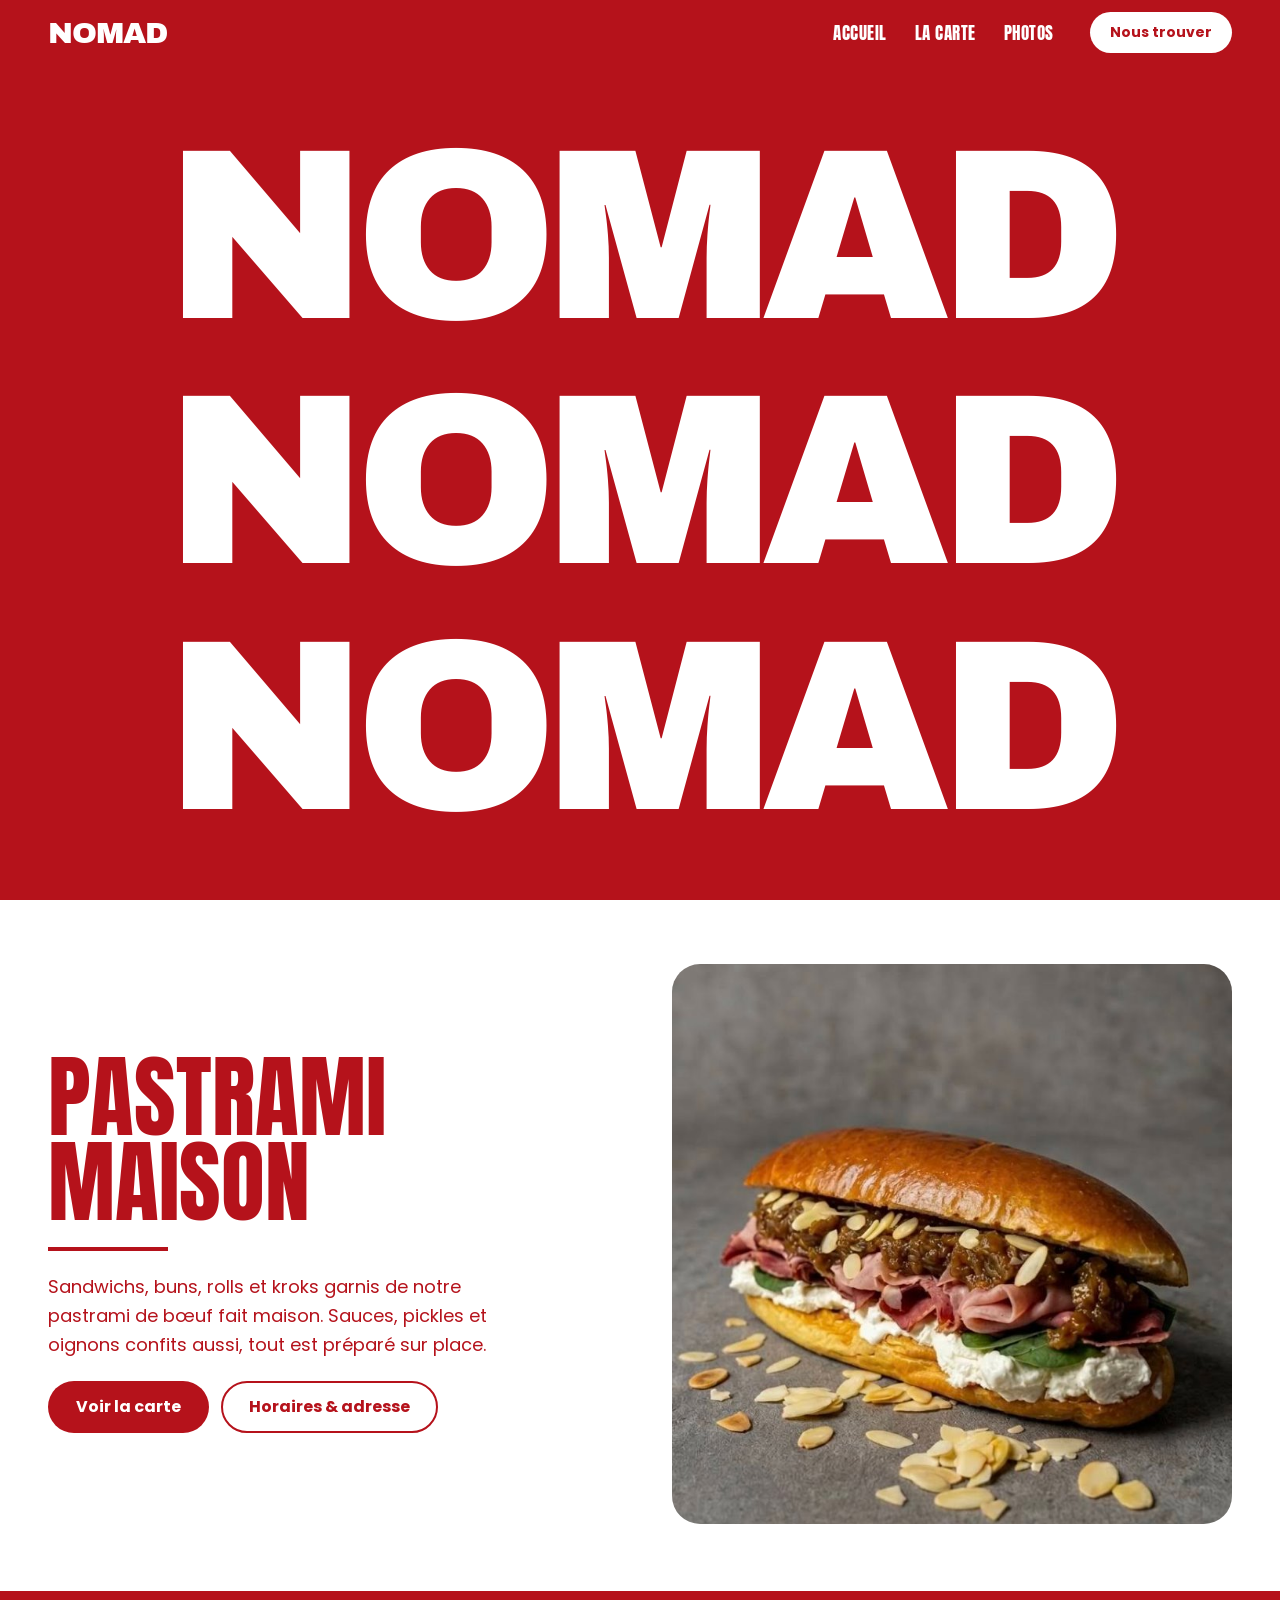
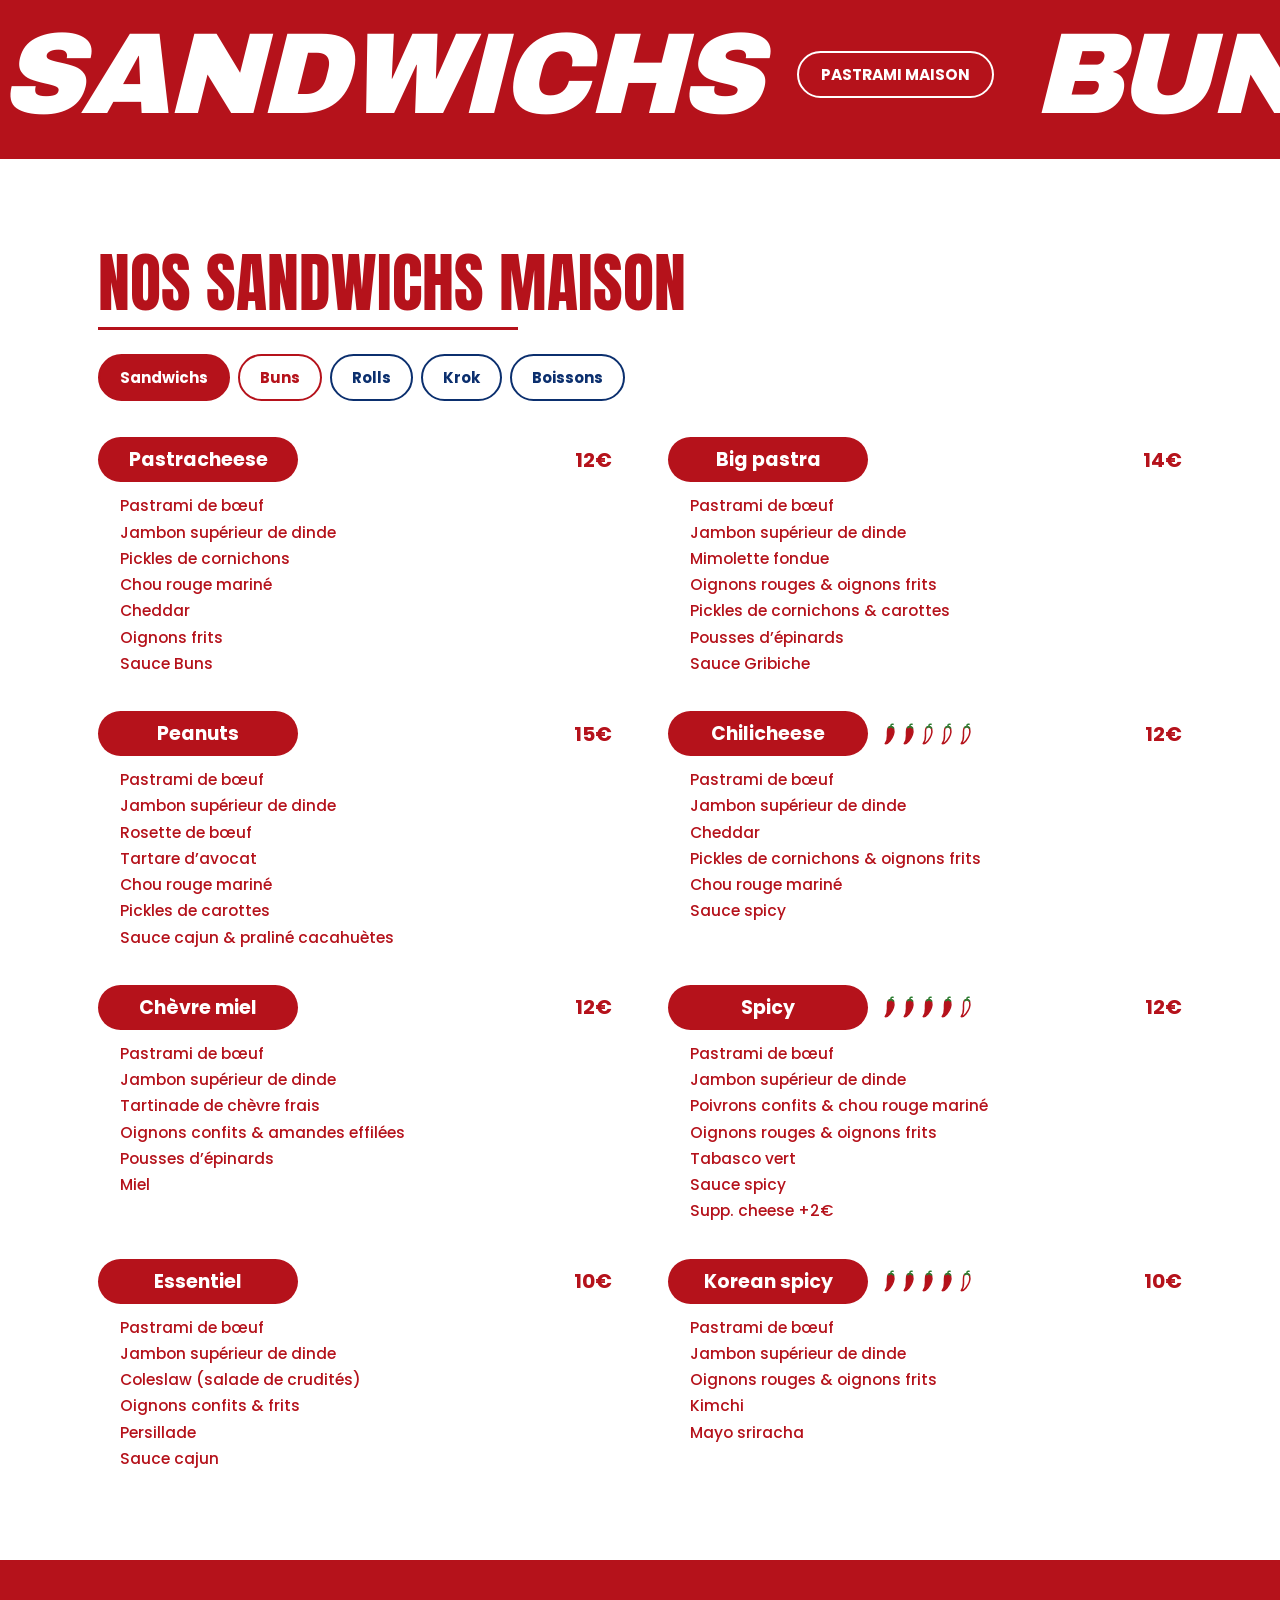
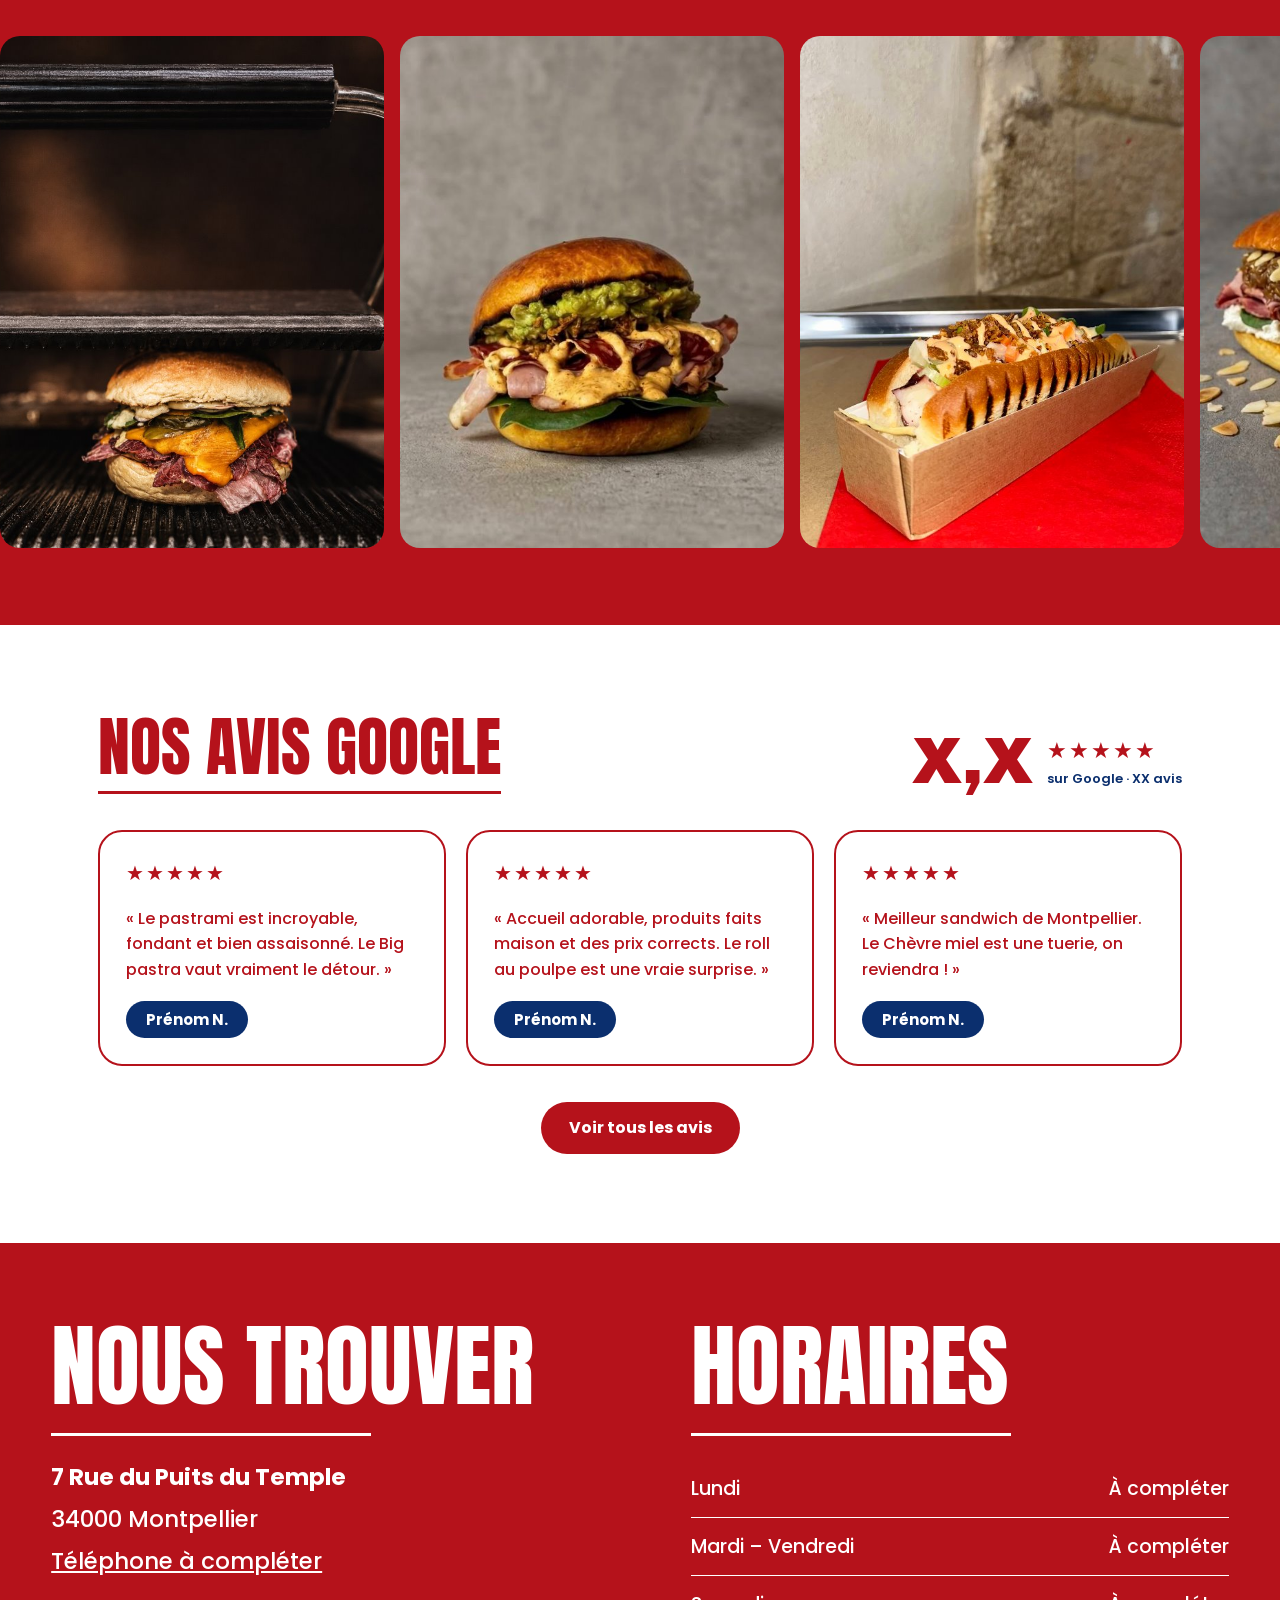
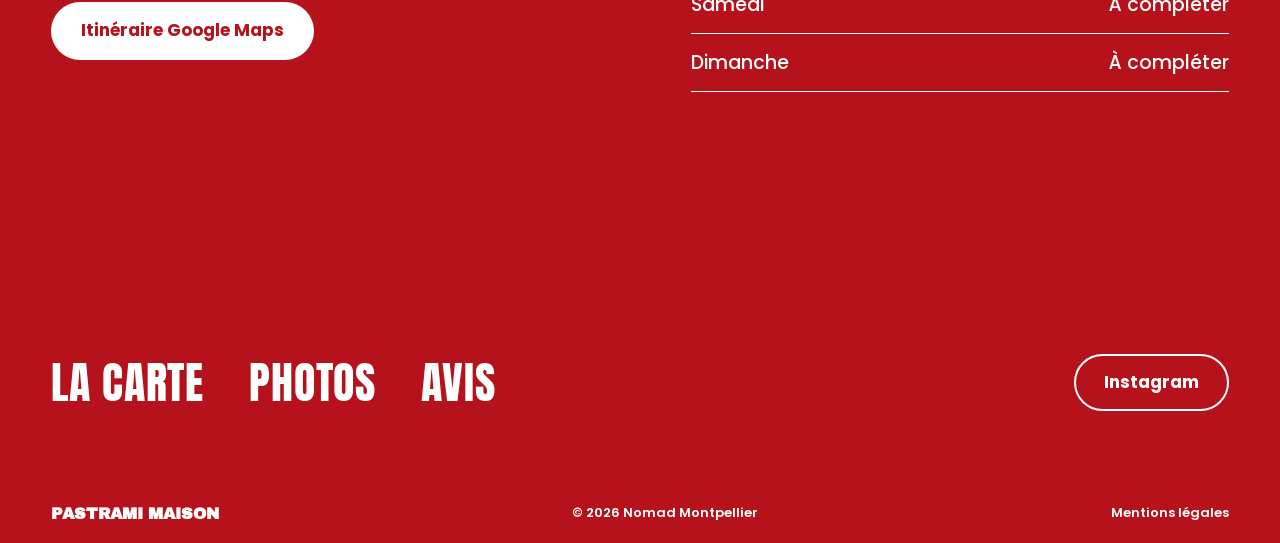
==== index.html @ d32d785b "Site vitrine NOMAD — Pastrami maison, Montpellier Site statique (HTML/CSS/JS) : hero, intro, bandeau" ====
<!DOCTYPE html>
<html lang="fr">
<head>
<meta charset="utf-8">
<meta name="viewport" content="width=device-width, initial-scale=1">
<title>NOMAD — Pastrami maison · Montpellier</title>
<meta name="description" content="NOMAD, sandwichs, buns, rolls et kroks garnis de notre pastrami de bœuf fait maison. 7 Rue du Puits du Temple, 34000 Montpellier.">
<meta name="theme-color" content="#B5121B">
<meta property="og:title" content="NOMAD — Pastrami maison · Montpellier">
<meta property="og:description" content="Sandwichs, buns, rolls et kroks garnis de notre pastrami de bœuf fait maison.">
<meta property="og:image" content="assets/sandwich-chevre.jpg">
<meta property="og:type" content="website">
<link rel="icon" href="assets/favicon.svg" type="image/svg+xml">
<link rel="preconnect" href="https://fonts.googleapis.com">
<link rel="preconnect" href="https://fonts.gstatic.com" crossorigin>
<link href="https://fonts.googleapis.com/css2?family=Anton&family=Archivo+Black&family=Poppins:wght@400;500;600;700&display=swap" rel="stylesheet">
<link rel="stylesheet" href="css/style.css">
</head>
<body>
<div class="page">

  <!-- ============ HEADER ============ -->
  <header class="site-header" id="siteHeader">
    <a href="#top" class="logo" data-close-pages>NOMAD</a>
    <button class="burger" id="burger" aria-label="Ouvrir le menu" aria-expanded="false" aria-controls="headerMenu">
      <span></span><span></span><span></span>
    </button>
    <div class="header-menu" id="headerMenu">
      <nav class="header-nav" aria-label="Navigation principale">
        <a href="#top" data-close-pages>Accueil</a>
        <button type="button" data-open="carte">La carte</button>
        <button type="button" data-open="gallery">Photos</button>
      </nav>
      <a href="#infos" class="header-cta" data-close-pages>Nous trouver</a>
    </div>
  </header>

  <main>
    <!-- ============ 1. HERO ============ -->
    <section id="top" class="hero" aria-label="NOMAD">
      <div class="hero-line" data-hero-line aria-hidden="true">NOMAD</div>
      <div class="hero-line" data-hero-line>NOMAD</div>
      <div class="hero-line" data-hero-line aria-hidden="true">NOMAD</div>
    </section>

    <!-- ============ 2. INTRO ============ -->
    <section class="intro">
      <div class="intro-text">
        <h1>Pastrami<br>maison</h1>
        <div class="rule rule--intro"></div>
        <p>Sandwichs, buns, rolls et kroks garnis de notre pastrami de bœuf fait maison. Sauces, pickles et oignons confits aussi, tout est préparé sur place.</p>
        <div class="btn-row">
          <a href="#carte" class="btn btn--solid">Voir la carte</a>
          <a href="#infos" class="btn btn--outline">Horaires &amp; adresse</a>
        </div>
      </div>
      <img src="assets/sandwich-chevre.jpg" alt="Sandwich Chèvre miel" class="intro-photo" width="714" height="854">
    </section>

    <!-- ============ 3. BANDEAU DÉFILANT ============ -->
    <div class="marquee" data-hdr="red" aria-hidden="true">
      <div class="marquee-track" id="marqueeTrack"></div>
    </div>

    <!-- ============ 4. LA CARTE ============ -->
    <section id="carte" class="carte">
      <div class="carte-head">
        <h2 class="section-title" id="carteTitle">Nos sandwichs maison</h2>
        <div class="rule rule--carte" id="carteRule"></div>
        <div class="tabs" role="tablist" aria-label="Catégories de la carte" id="carteTabs"></div>
      </div>
      <div id="carteBody" role="tabpanel" aria-labelledby="carteTitle"></div>
    </section>

    <!-- ============ 5. CARROUSEL PHOTOS ============ -->
    <section id="photos" class="photo-strip" data-hdr="red" aria-label="Photos">
      <div class="photo-track" id="photoTrack"></div>
    </section>

    <!-- ============ 6. AVIS GOOGLE ============ -->
    <section id="avis" class="avis">
      <div class="avis-head">
        <div class="title-block">
          <h2 class="section-title">Nos avis Google</h2>
          <div class="rule"></div>
        </div>
        <div class="avis-score">
          <span class="avis-note">X,X</span>
          <div class="avis-meta">
            <span class="stars" aria-label="5 étoiles sur 5">★★★★★</span>
            <span class="avis-count">sur Google · XX avis</span>
          </div>
        </div>
      </div>
      <div class="avis-grid" id="avisGrid"></div>
      <a href="https://maps.app.goo.gl/72hZZ28Cx7BQtt2dA" target="_blank" rel="noopener" class="btn btn--solid avis-all">Voir tous les avis</a>
    </section>
  </main>

  <!-- ============ 7. FOOTER ============ -->
  <footer id="infos" class="footer" data-hdr="red">
    <div class="footer-top">
      <div class="footer-col">
        <h2 class="footer-title">Nous trouver</h2>
        <div class="rule rule--white"></div>
        <address class="footer-address">
          <strong>7 Rue du Puits du Temple</strong>
          <span>34000 Montpellier</span>
          <a href="tel:">Téléphone à compléter</a>
        </address>
        <div><a href="https://maps.app.goo.gl/72hZZ28Cx7BQtt2dA" target="_blank" rel="noopener" class="btn btn--white">Itinéraire Google Maps</a></div>
      </div>
      <div class="footer-col">
        <h2 class="footer-title">Horaires</h2>
        <div class="rule rule--white"></div>
        <div class="hours" id="hours"></div>
      </div>
    </div>
    <div class="footer-bottom">
      <div class="footer-links">
        <nav class="footer-nav" aria-label="Liens du pied de page">
          <a href="#carte">La carte</a>
          <button type="button" data-open="gallery">Photos</button>
          <a href="#avis">Avis</a>
        </nav>
        <a href="https://www.instagram.com/nomad.montpellier?igsh=MTdkYmwycGFkaWI0NA%3D%3D" target="_blank" rel="noopener" class="btn btn--ghost-white">Instagram</a>
      </div>
      <div class="footer-bar">
        <span class="footer-brand">Pastrami maison</span>
        <span>© 2026 Nomad Montpellier</span>
        <a href="#">Mentions légales</a>
      </div>
    </div>
  </footer>

  <!-- ============ PAGE CARTE (overlay) ============ -->
  <div class="overlay overlay--carte" id="carteOverlay" role="dialog" aria-label="La carte" hidden>
    <div class="overlay-carte-inner" id="carteAll"></div>
  </div>

  <!-- ============ PAGE PHOTOS (overlay) ============ -->
  <div class="overlay overlay--gallery" id="galleryOverlay" role="dialog" aria-label="Photos" hidden>
    <div class="gallery-head"><h2>Photos</h2></div>
    <div class="gallery-cols">
      <div class="gallery-col gallery-col--left" id="galleryLeft"></div>
      <div class="gallery-col gallery-col--right" id="galleryRight"></div>
    </div>
  </div>

  <!-- ============ LIGHTBOX ============ -->
  <div class="lightbox" id="lightbox" role="dialog" aria-label="Photo agrandie" hidden>
    <button type="button" class="lb-arrow" id="lbPrev" aria-label="Photo précédente">←</button>
    <img id="lbImg" src="" alt="">
    <button type="button" class="lb-arrow" id="lbNext" aria-label="Photo suivante">→</button>
  </div>

</div>

<script src="js/data.js"></script>
<script src="js/main.js"></script>
</body>
</html>
---- css/style.css ----
/* =========================================================
   NOMAD — Pastrami maison · Montpellier
   ========================================================= */

:root {
  --red: #B5121B;
  --navy: #0B2F6E;
  --white: #FFFFFF;
  --stem: #2E7D32;

  --f-logo: 'Archivo Black', sans-serif;
  --f-title: 'Anton', sans-serif;
  --f-text: 'Poppins', sans-serif;

  --pad-x: clamp(16px, 4vw, 48px);
  --hdr-h: 64px;               /* mis à jour en JS */
}

*, *::before, *::after { box-sizing: border-box; }

html { scroll-behavior: smooth; }

body {
  margin: 0;
  background: var(--white);
  color: var(--red);
  font-family: var(--f-text);
  -webkit-font-smoothing: antialiased;
}
body.is-locked { overflow: hidden; }

a { color: var(--red); text-decoration: none; }
a:hover { color: var(--navy); }

img { max-width: 100%; }

button { font: inherit; }

/* overflow-x: clip (et non hidden) pour ne pas casser le sticky du header */
.page { min-height: 100vh; background: var(--white); overflow-x: clip; }

/* ---------- Éléments communs ---------- */
.section-title {
  margin: 0;
  font-family: var(--f-title);
  font-size: clamp(40px, 5vw, 64px);
  text-transform: uppercase;
  line-height: 1;
  font-weight: 400;
  color: var(--red);
}

.rule { width: 100%; max-width: 420px; height: 3px; background: var(--red); }
.rule--intro { width: 120px; height: 4px; }
.rule--white { max-width: 320px; background: var(--white); }

.btn {
  display: inline-block;
  border-radius: 999px;
  font-weight: 700;
  font-size: 16px;
  line-height: 1.5;
  transition: background .2s, color .2s, border-color .2s;
}
.btn--solid { background: var(--red); color: var(--white); padding: 14px 28px; }
.btn--solid:hover { background: var(--navy); color: var(--white); }
.btn--outline { border: 2px solid var(--red); color: var(--red); padding: 12px 26px; }
.btn--outline:hover { border-color: var(--navy); color: var(--navy); }
.btn--white { background: var(--white); color: var(--red); padding: 16px 30px; font-size: 17px; }
.btn--white:hover { background: var(--navy); color: var(--white); }
.btn--ghost-white { border: 2px solid var(--white); color: var(--white); padding: 14px 28px; font-size: 17px; }
.btn--ghost-white:hover { background: var(--white); color: var(--red); }

.stars { font-size: 22px; letter-spacing: 2px; color: var(--red); }

/* =========================================================
   HEADER
   ========================================================= */
.site-header {
  --hbg: var(--red);
  --hfg: var(--white);
  position: sticky;
  top: 0;
  z-index: 80;
  background: var(--hbg);
  color: var(--hfg);
  transition: background .25s, color .25s;
  display: flex;
  align-items: center;
  justify-content: space-between;
  gap: 20px;
  padding: 12px var(--pad-x);
  flex-wrap: wrap;
}
.site-header.is-light { --hbg: var(--white); --hfg: var(--red); }

.logo {
  font-family: var(--f-logo);
  font-size: 30px;
  letter-spacing: -0.03em;
  line-height: 1;
  color: var(--hfg);
  transition: color .25s;
}
.logo:hover { color: var(--hfg); }

.header-menu {
  display: flex;
  align-items: center;
  gap: clamp(16px, 3vw, 36px);
  flex-wrap: wrap;
  margin-left: auto;
}

.header-nav {
  display: flex;
  gap: clamp(14px, 2.4vw, 28px);
  font-family: var(--f-title);
  font-size: 17px;
  text-transform: uppercase;
  letter-spacing: 0.03em;
  flex-wrap: wrap;
}
.header-nav a,
.header-nav button {
  background: none;
  border: 0;
  padding: 0;
  cursor: pointer;
  font: inherit;
  text-transform: inherit;
  letter-spacing: inherit;
  color: var(--hfg);
  transition: color .25s;
}
.header-nav a:hover,
.header-nav button:hover { color: var(--navy); }

.header-cta {
  background: var(--hfg);
  color: var(--hbg);
  border-radius: 999px;
  padding: 10px 20px;
  font-weight: 700;
  font-size: 14px;
  line-height: 1.5;
  transition: background .25s, color .25s;
}
.header-cta:hover { background: var(--navy); color: var(--white); }

/* Burger (mobile uniquement) */
.burger {
  display: none;
  width: 40px;
  height: 40px;
  padding: 9px 7px;
  border: 0;
  background: none;
  cursor: pointer;
  flex-direction: column;
  justify-content: space-between;
}
.burger span {
  display: block;
  height: 3px;
  border-radius: 3px;
  background: var(--hfg);
  transition: transform .25s, opacity .2s, background .25s;
}
.burger[aria-expanded="true"] span:nth-child(1) { transform: translateY(9.5px) rotate(45deg); }
.burger[aria-expanded="true"] span:nth-child(2) { opacity: 0; }
.burger[aria-expanded="true"] span:nth-child(3) { transform: translateY(-9.5px) rotate(-45deg); }

@media (max-width: 640px) {
  .burger { display: flex; }
  .header-menu {
    display: none;
    width: 100%;
    flex-direction: column;
    align-items: flex-start;
    gap: 18px;
    padding: 8px 0 14px;
    margin-left: 0;
  }
  .site-header.menu-open .header-menu { display: flex; }
  .header-nav { flex-direction: column; align-items: flex-start; gap: 12px; font-size: 34px; line-height: 1; }
  .header-cta { font-size: 16px; padding: 12px 24px; }
}

/* =========================================================
   1. HERO
   ========================================================= */
.hero {
  background: var(--red);
  position: relative;
  height: calc(100svh - var(--hdr-h));
  min-height: 420px;
  padding: clamp(12px, 2vw, 24px) clamp(12px, 3vw, 40px);
  overflow: hidden;
  display: flex;
  flex-direction: column;
  justify-content: space-evenly;
  align-items: center;
}
.hero-line {
  font-family: var(--f-logo);
  font-size: min(22vw, 27svh);
  line-height: 0.8;
  letter-spacing: -0.05em;
  color: var(--white);
  text-align: center;
  white-space: nowrap;
}

/* =========================================================
   2. INTRO
   ========================================================= */
.intro {
  background: var(--white);
  padding: clamp(32px, 5vw, 64px) var(--pad-x);
  display: grid;
  grid-template-columns: repeat(auto-fit, minmax(min(100%, 380px), 1fr));
  gap: clamp(32px, 5vw, 64px);
  align-items: center;
  max-width: 1280px;
  margin: 0 auto;
}
.intro-text { display: flex; flex-direction: column; gap: 22px; }
.intro h1 {
  margin: 0;
  font-family: var(--f-title);
  font-weight: 400;
  font-size: clamp(48px, 7vw, 96px);
  line-height: 0.95;
  text-transform: uppercase;
  color: var(--red);
}
.intro p {
  margin: 0;
  font-size: 18px;
  line-height: 1.6;
  color: var(--red);
  max-width: 44ch;
  text-wrap: pretty;
}
.btn-row { display: flex; gap: 12px; flex-wrap: wrap; }
.intro-photo {
  width: 100%;
  height: auto;
  aspect-ratio: 1 / 1;
  object-fit: cover;
  border-radius: 28px;
  display: block;
}

/* =========================================================
   3. BANDEAU DÉFILANT
   ========================================================= */
@keyframes nomadScroll {
  from { transform: translateX(0); }
  to   { transform: translateX(-50%); }
}

.marquee {
  background: var(--red);
  color: var(--white);
  overflow: hidden;
  padding: clamp(18px, 2.5vw, 32px) 0;
  border-top: 3px solid var(--white);
  border-bottom: 3px solid var(--white);
}
.marquee-track {
  display: flex;
  width: max-content;
  animation: nomadScroll 28s linear infinite;
}
.marquee-group {
  display: flex;
  align-items: center;
  gap: clamp(24px, 3vw, 48px);
  padding-right: clamp(24px, 3vw, 48px);
  flex-shrink: 0;
}
.marquee-word {
  font-family: var(--f-logo);
  font-style: italic;
  font-size: clamp(56px, 9vw, 140px);
  line-height: 0.9;
  letter-spacing: -0.03em;
  text-transform: uppercase;
  white-space: nowrap;
}
.marquee-pill {
  border: 2px solid var(--white);
  border-radius: 999px;
  padding: 10px 22px;
  font-family: var(--f-text);
  font-weight: 700;
  font-size: clamp(13px, 1.2vw, 17px);
  text-transform: uppercase;
  white-space: nowrap;
}

/* =========================================================
   4. LA CARTE
   ========================================================= */
.carte {
  --accent: var(--red);
  padding: clamp(48px, 7vw, 96px) var(--pad-x);
  max-width: 1180px;
  margin: 0 auto;
  display: flex;
  flex-direction: column;
  gap: 36px;
  scroll-margin-top: var(--hdr-h);
}
.carte-head { display: flex; flex-direction: column; gap: 24px; }
.carte .section-title { color: var(--accent); }
.carte .rule { background: var(--accent); margin-top: -12px; }

.tabs { display: flex; gap: 8px; flex-wrap: wrap; }
.tab {
  --c: var(--red);
  border: 2px solid var(--c);
  background: transparent;
  color: var(--c);
  padding: 10px 20px;
  border-radius: 999px;
  font-family: var(--f-text);
  font-weight: 700;
  font-size: 15px;
  cursor: pointer;
  transition: background .2s, color .2s;
}
.tab[aria-selected="true"] { background: var(--c); color: var(--white); }

/* Liste de produits */
.menu-grid {
  display: grid;
  grid-template-columns: repeat(auto-fit, minmax(min(100%, 380px), 1fr));
  gap: 36px 56px;
}
.menu-item { display: flex; flex-direction: column; gap: 12px; }
.menu-item-head { display: flex; align-items: center; gap: 14px; flex-wrap: wrap; }
.menu-name {
  background: var(--accent);
  color: var(--white);
  border-radius: 999px;
  padding: 8px 28px;
  font-weight: 700;
  font-size: 19px;
  min-width: 200px;
  text-align: center;
}
.spice { display: flex; gap: 3px; align-items: center; }
.spice svg { display: block; }
.menu-price { margin-left: auto; font-weight: 700; font-size: 20px; color: var(--accent); }
.menu-lines {
  display: flex;
  flex-direction: column;
  gap: 3px;
  padding-left: 22px;
  margin: 0;
  list-style: none;
}
.menu-lines li { font-size: 15.5px; font-weight: 500; line-height: 1.5; color: var(--accent); }

/* Krok */
.krok { display: flex; flex-direction: column; gap: 28px; }
.krok-intro { margin: 0; font-size: 18px; font-weight: 500; color: var(--navy); }
.krok-intro strong { font-weight: 700; }
.krok-grid {
  display: grid;
  grid-template-columns: repeat(auto-fit, minmax(min(100%, 240px), 1fr));
  gap: 32px;
}
.krok-group { display: flex; flex-direction: column; gap: 14px; }
.krok-name {
  align-self: flex-start;
  background: var(--navy);
  color: var(--white);
  border-radius: 999px;
  padding: 8px 26px;
  font-weight: 700;
  font-size: 19px;
}
.krok-list {
  display: flex;
  flex-direction: column;
  gap: 4px;
  padding-left: 20px;
  margin: 0;
  list-style: none;
}
.krok-list li { font-size: 16px; font-weight: 500; color: var(--navy); }

/* =========================================================
   5. CARROUSEL PHOTOS
   ========================================================= */
.photo-strip {
  background: var(--red);
  padding: clamp(40px, 6vw, 80px) 0;
  overflow: hidden;
}
.photo-track {
  display: flex;
  width: max-content;
  animation: nomadScroll 60s linear infinite;
}
.photo-group { display: flex; gap: 16px; padding-right: 16px; flex-shrink: 0; }
.photo-group img {
  width: max(260px, calc((min(100vw, 1280px) - 2 * clamp(16px, 4vw, 48px) - 32px) / 3));
  height: auto;
  aspect-ratio: 3 / 4;
  object-fit: cover;
  border-radius: 20px;
  display: block;
  flex-shrink: 0;
}

/* =========================================================
   6. AVIS GOOGLE
   ========================================================= */
.avis {
  padding: clamp(48px, 7vw, 96px) var(--pad-x);
  max-width: 1180px;
  margin: 0 auto;
  display: flex;
  flex-direction: column;
  gap: 36px;
  scroll-margin-top: var(--hdr-h);
}
.avis-head {
  display: flex;
  justify-content: space-between;
  align-items: flex-end;
  gap: 24px;
  flex-wrap: wrap;
}
.title-block { display: flex; flex-direction: column; gap: 12px; }
.avis-score { display: flex; align-items: center; gap: 14px; }
.avis-note { font-family: var(--f-logo); font-size: clamp(44px, 5vw, 64px); line-height: 1; color: var(--red); }
.avis-meta { display: flex; flex-direction: column; gap: 2px; }
.avis-count { font-size: 13px; font-weight: 600; color: var(--navy); }

.avis-grid {
  display: grid;
  grid-template-columns: repeat(auto-fit, minmax(min(100%, 250px), 1fr));
  gap: 20px;
}
.review {
  margin: 0;
  border: 2px solid var(--red);
  border-radius: 24px;
  padding: 26px;
  display: flex;
  flex-direction: column;
  gap: 18px;
}
.review .stars { font-size: 20px; }
.review blockquote {
  margin: 0;
  font-size: 16px;
  font-weight: 500;
  line-height: 1.6;
  color: var(--red);
  flex: 1;
  text-wrap: pretty;
}
.review figcaption {
  align-self: flex-start;
  background: var(--navy);
  color: var(--white);
  border-radius: 999px;
  padding: 7px 20px;
  font-weight: 700;
  font-size: 15px;
}
.avis-all { align-self: center; }

/* =========================================================
   7. FOOTER
   ========================================================= */
.footer {
  background: var(--red);
  color: var(--white);
  height: 100svh;
  min-height: 640px;
  display: grid;
  grid-template-rows: 2fr 1fr;
  overflow: hidden;
}
.footer a { color: var(--white); }

.footer-top { display: grid; grid-template-columns: repeat(auto-fit, minmax(min(100%, 420px), 1fr)); }
.footer-col {
  padding: clamp(48px, 9vh, 120px) clamp(16px, 4vw, 56px) clamp(32px, 5vw, 72px);
  display: flex;
  flex-direction: column;
  justify-content: flex-start;
  gap: 24px;
}
.footer-title {
  margin: 0;
  font-family: var(--f-title);
  font-weight: 400;
  font-size: clamp(56px, 7vw, 110px);
  text-transform: uppercase;
  line-height: 0.95;
  color: var(--white);
}
.footer-address {
  display: flex;
  flex-direction: column;
  gap: 8px;
  font-style: normal;
  font-size: clamp(20px, 1.8vw, 26px);
  font-weight: 500;
}
.footer-address strong { font-weight: 700; }
.footer-address a { text-decoration: underline; }
.footer .btn--white { color: var(--red); }
.footer .btn--white:hover { color: var(--white); }

.hours { display: flex; flex-direction: column; }
.hours-row {
  display: flex;
  justify-content: space-between;
  gap: 16px;
  padding: 14px 0;
  border-bottom: 1.5px solid var(--white);
  font-size: clamp(17px, 1.5vw, 21px);
  font-weight: 500;
}

.footer-bottom {
  padding: clamp(20px, 3vw, 40px) clamp(16px, 4vw, 56px) 20px;
  display: flex;
  flex-direction: column;
  justify-content: space-between;
  gap: 20px;
}
.footer-links {
  flex: 1;
  display: flex;
  align-items: center;
  justify-content: space-between;
  gap: 24px 40px;
  flex-wrap: wrap;
}
.footer-nav {
  display: flex;
  gap: clamp(20px, 3.5vw, 56px);
  font-family: var(--f-title);
  font-size: clamp(28px, 3.4vw, 52px);
  line-height: 1;
  text-transform: uppercase;
  letter-spacing: 0.02em;
  flex-wrap: wrap;
}
.footer-nav a,
.footer-nav button {
  background: none;
  border: 0;
  padding: 0;
  cursor: pointer;
  font: inherit;
  text-transform: inherit;
  letter-spacing: inherit;
  color: var(--white);
  transition: color .2s;
}
.footer-nav a:hover,
.footer-nav button:hover { color: var(--navy); }
.footer .btn--ghost-white:hover { color: var(--red); }

.footer-bar {
  display: flex;
  justify-content: space-between;
  align-items: center;
  gap: 16px;
  flex-wrap: wrap;
  font-size: 13px;
  font-weight: 600;
}
.footer-brand { font-family: var(--f-logo); font-size: 16px; text-transform: uppercase; }

/* Mobile / tablette : colonnes empilées → hauteur libre */
@media (max-width: 900px) {
  .footer { height: auto; min-height: 100svh; grid-template-rows: auto auto; }
  .footer-col { padding-top: clamp(40px, 8vh, 72px); padding-bottom: 16px; }
  .footer-bottom { padding-top: 40px; }
}

/* =========================================================
   PAGES OVERLAY (Carte / Photos)
   ========================================================= */
.overlay {
  position: fixed;
  left: 0;
  right: 0;
  bottom: 0;
  top: var(--hdr-h);
  z-index: 60;
  overflow-y: auto;
  overscroll-behavior: contain;
}
.overlay[hidden] { display: none; }

.overlay--carte { background: var(--white); }
.overlay-carte-inner {
  max-width: 1180px;
  margin: 0 auto;
  padding: clamp(32px, 5vw, 64px) var(--pad-x) clamp(56px, 8vw, 104px);
  display: flex;
  flex-direction: column;
  gap: clamp(56px, 8vw, 96px);
}
.carte-cat { display: flex; flex-direction: column; gap: 32px; }
.carte-cat .title-block .section-title { color: var(--accent); }
.carte-cat .title-block .rule { background: var(--accent); }

.overlay--gallery { background: var(--red); color: var(--white); }
.gallery-head {
  position: sticky;
  top: 0;
  z-index: 2;
  background: var(--red);
  padding: 16px var(--pad-x);
}
.gallery-head h2 {
  margin: 0;
  font-family: var(--f-title);
  font-weight: 400;
  font-size: clamp(36px, 5vw, 64px);
  text-transform: uppercase;
  line-height: 1;
}
.gallery-cols {
  max-width: 1400px;
  margin: 0 auto;
  padding: 16px var(--pad-x) clamp(40px, 6vw, 80px);
  display: flex;
  flex-wrap: wrap;
  gap: clamp(20px, 3vw, 40px);
  align-items: flex-start;
}
.gallery-col { display: flex; flex-direction: column; gap: clamp(20px, 3vw, 40px); }
.gallery-col--left { flex: 1.4 1 320px; }
.gallery-col--right { flex: 1 1 280px; padding-top: clamp(40px, 14vw, 220px); }
.gallery-col button {
  padding: 0;
  border: 0;
  background: none;
  cursor: zoom-in;
  display: block;
  width: 100%;
}
.gallery-col img {
  width: 100%;
  height: auto;
  object-fit: cover;
  border-radius: 24px;
  display: block;
  transition: transform .35s ease;
}
.gallery-col button:hover img { transform: scale(1.015); }

/* =========================================================
   LIGHTBOX
   ========================================================= */
.lightbox {
  position: fixed;
  inset: 0;
  z-index: 90;
  background: rgba(11, 20, 40, 0.92);
  display: flex;
  align-items: center;
  justify-content: center;
  gap: 16px;
  padding: clamp(12px, 3vw, 40px);
}
.lightbox[hidden] { display: none; }
.lightbox img {
  max-width: min(100%, 1100px);
  max-height: 88svh;
  min-width: 0;
  object-fit: contain;
  border-radius: 20px;
  display: block;
}
.lb-arrow {
  flex-shrink: 0;
  width: 52px;
  height: 52px;
  border-radius: 50%;
  border: 2px solid var(--white);
  background: transparent;
  color: var(--white);
  font-size: 20px;
  cursor: pointer;
  transition: background .2s, color .2s;
}
.lb-arrow:hover { background: var(--white); color: var(--navy); }

@media (max-width: 640px) {
  .lightbox { flex-wrap: wrap; align-content: center; }
  .lightbox img { order: -1; flex-basis: 100%; max-height: 75svh; }
}

/* =========================================================
   Accessibilité
   ========================================================= */
:focus-visible { outline: 3px solid var(--navy); outline-offset: 3px; }
.marquee :focus-visible, .footer :focus-visible, .overlay--gallery :focus-visible { outline-color: var(--white); }

@media (prefers-reduced-motion: reduce) {
  html { scroll-behavior: auto; }
  .marquee-track, .photo-track { animation-duration: 180s; }
}
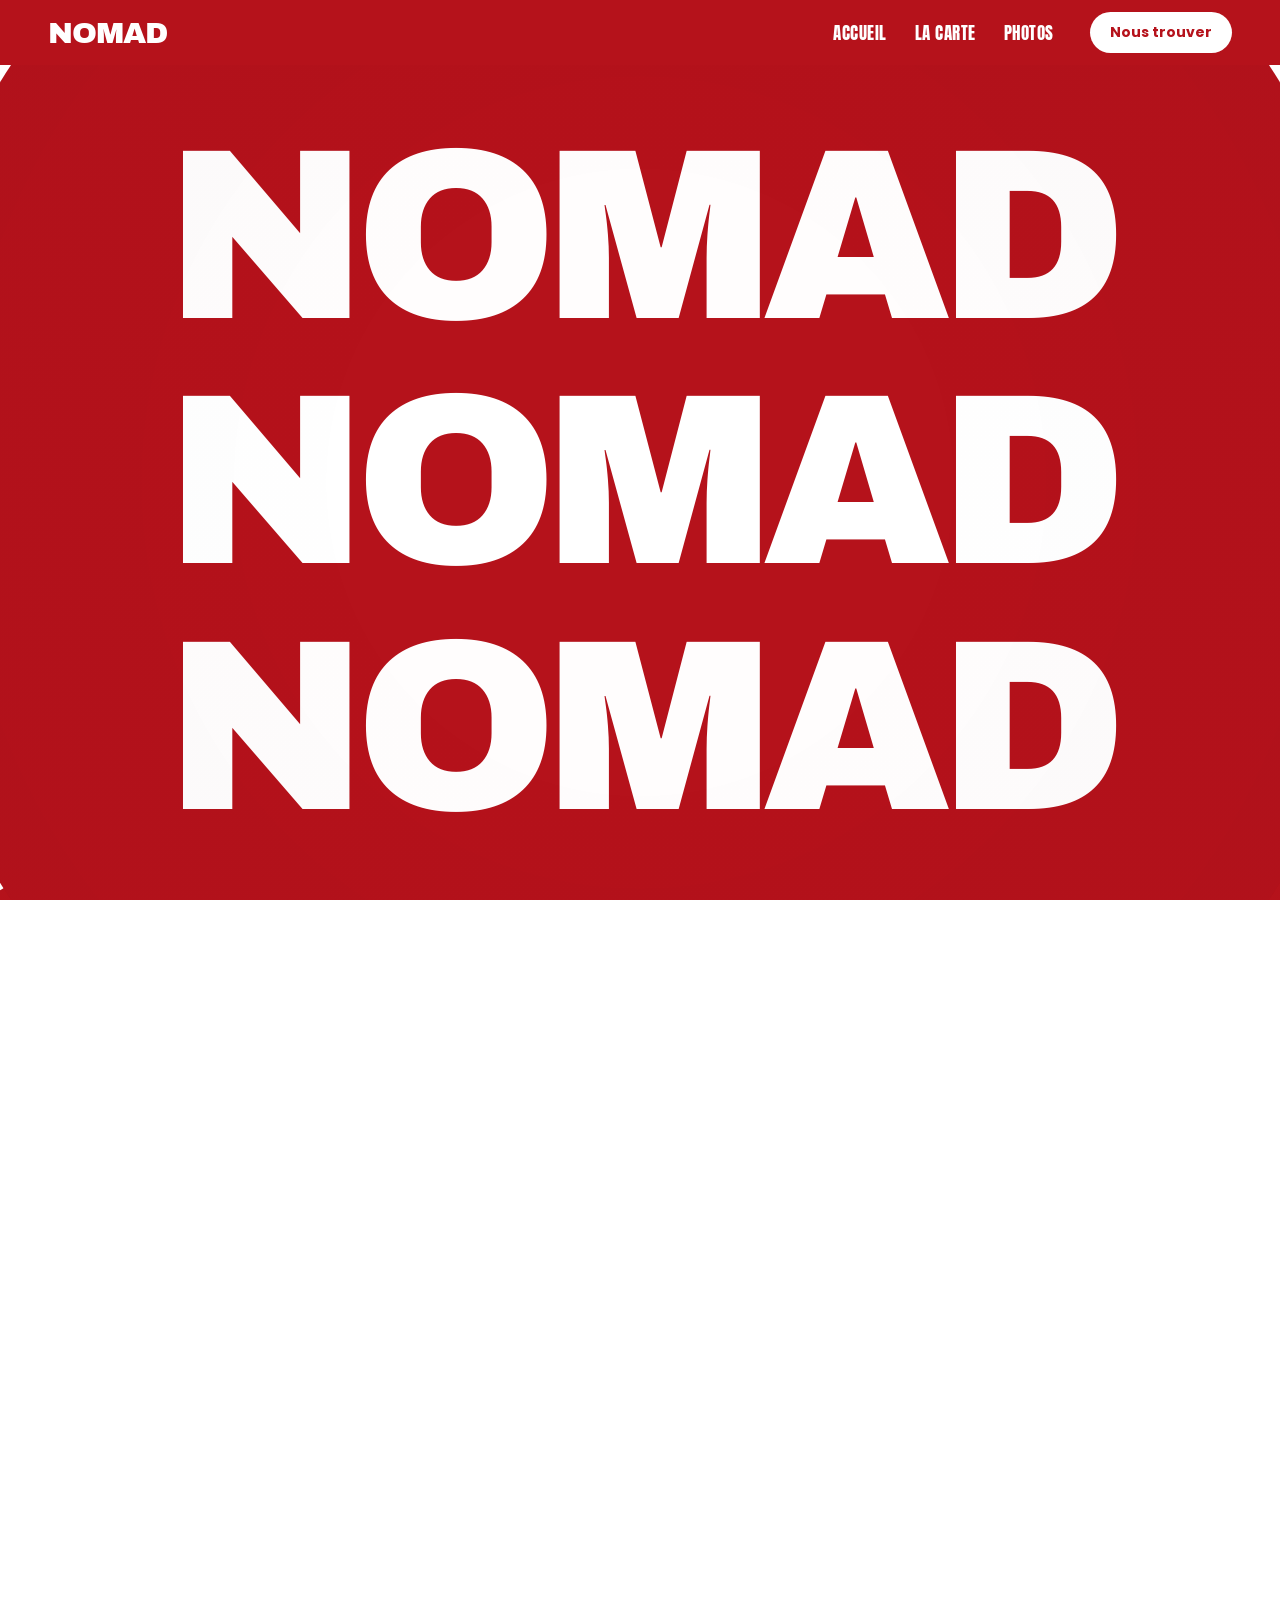
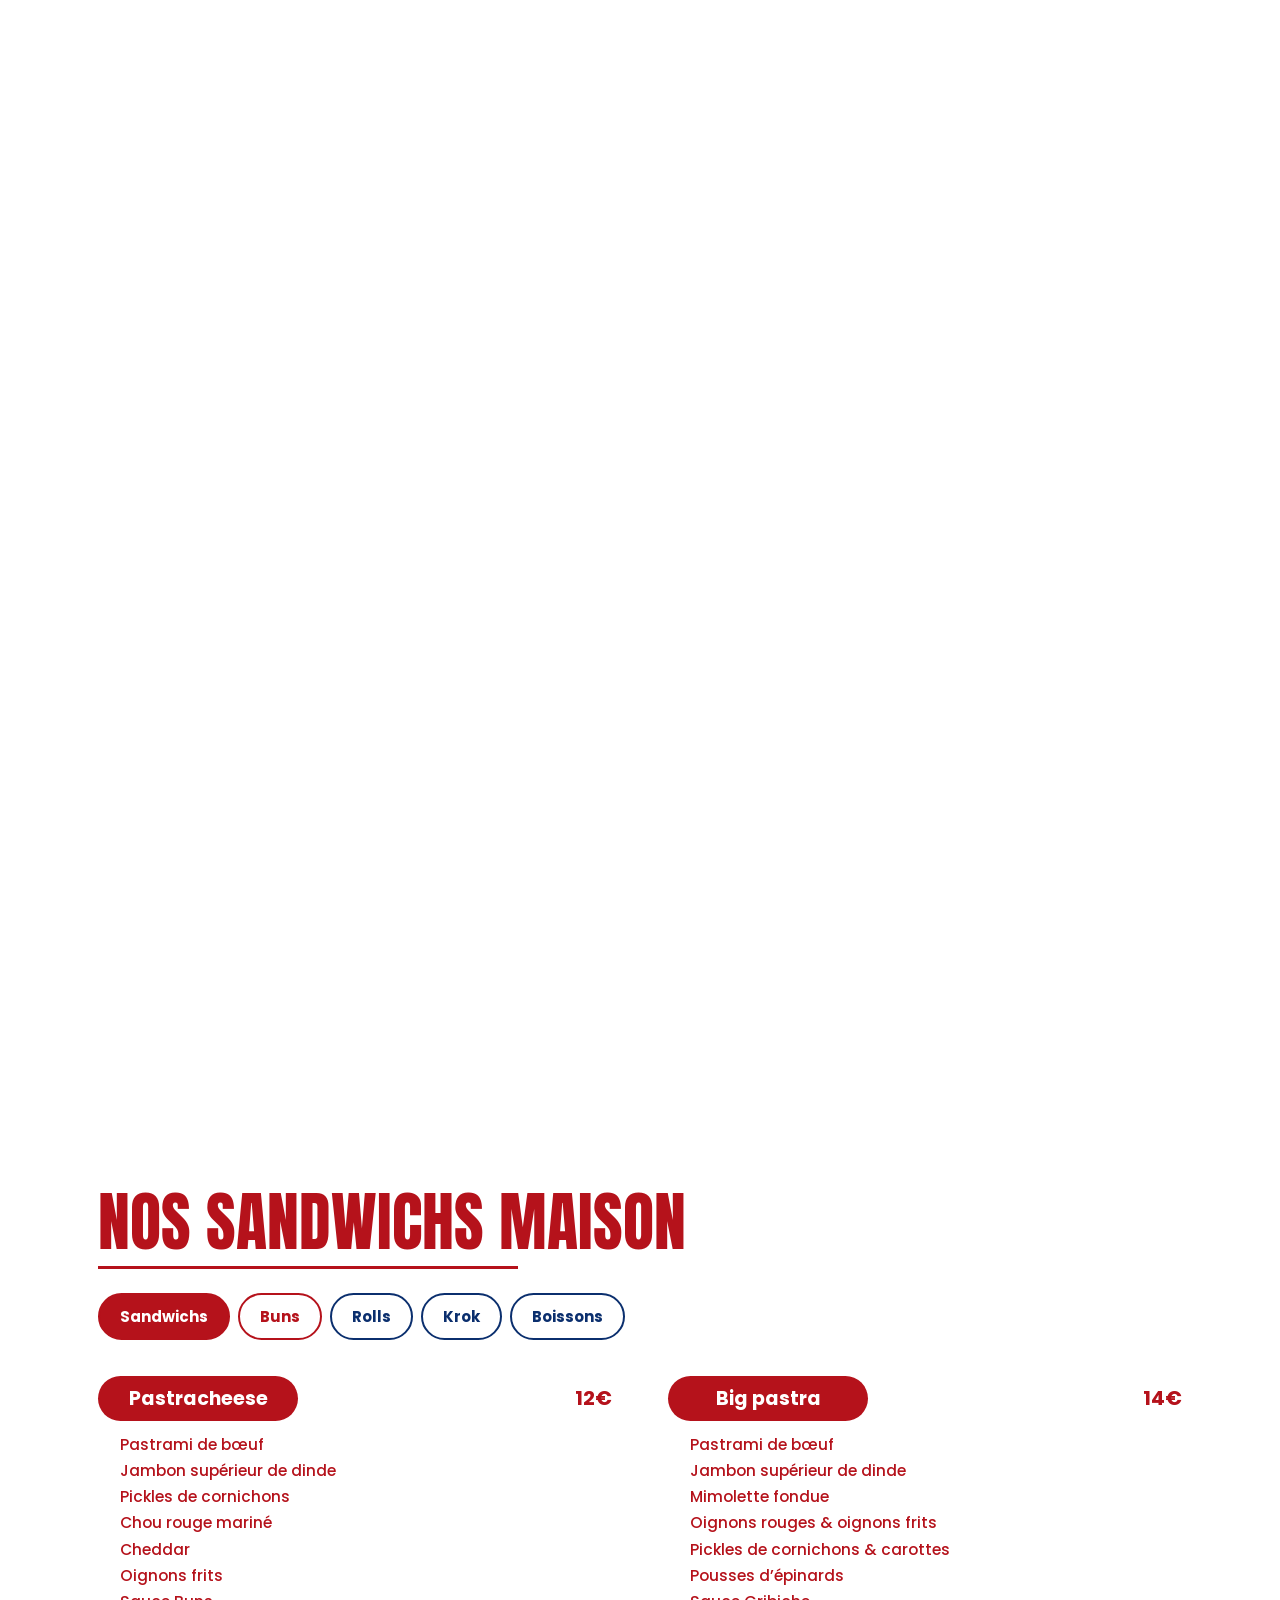
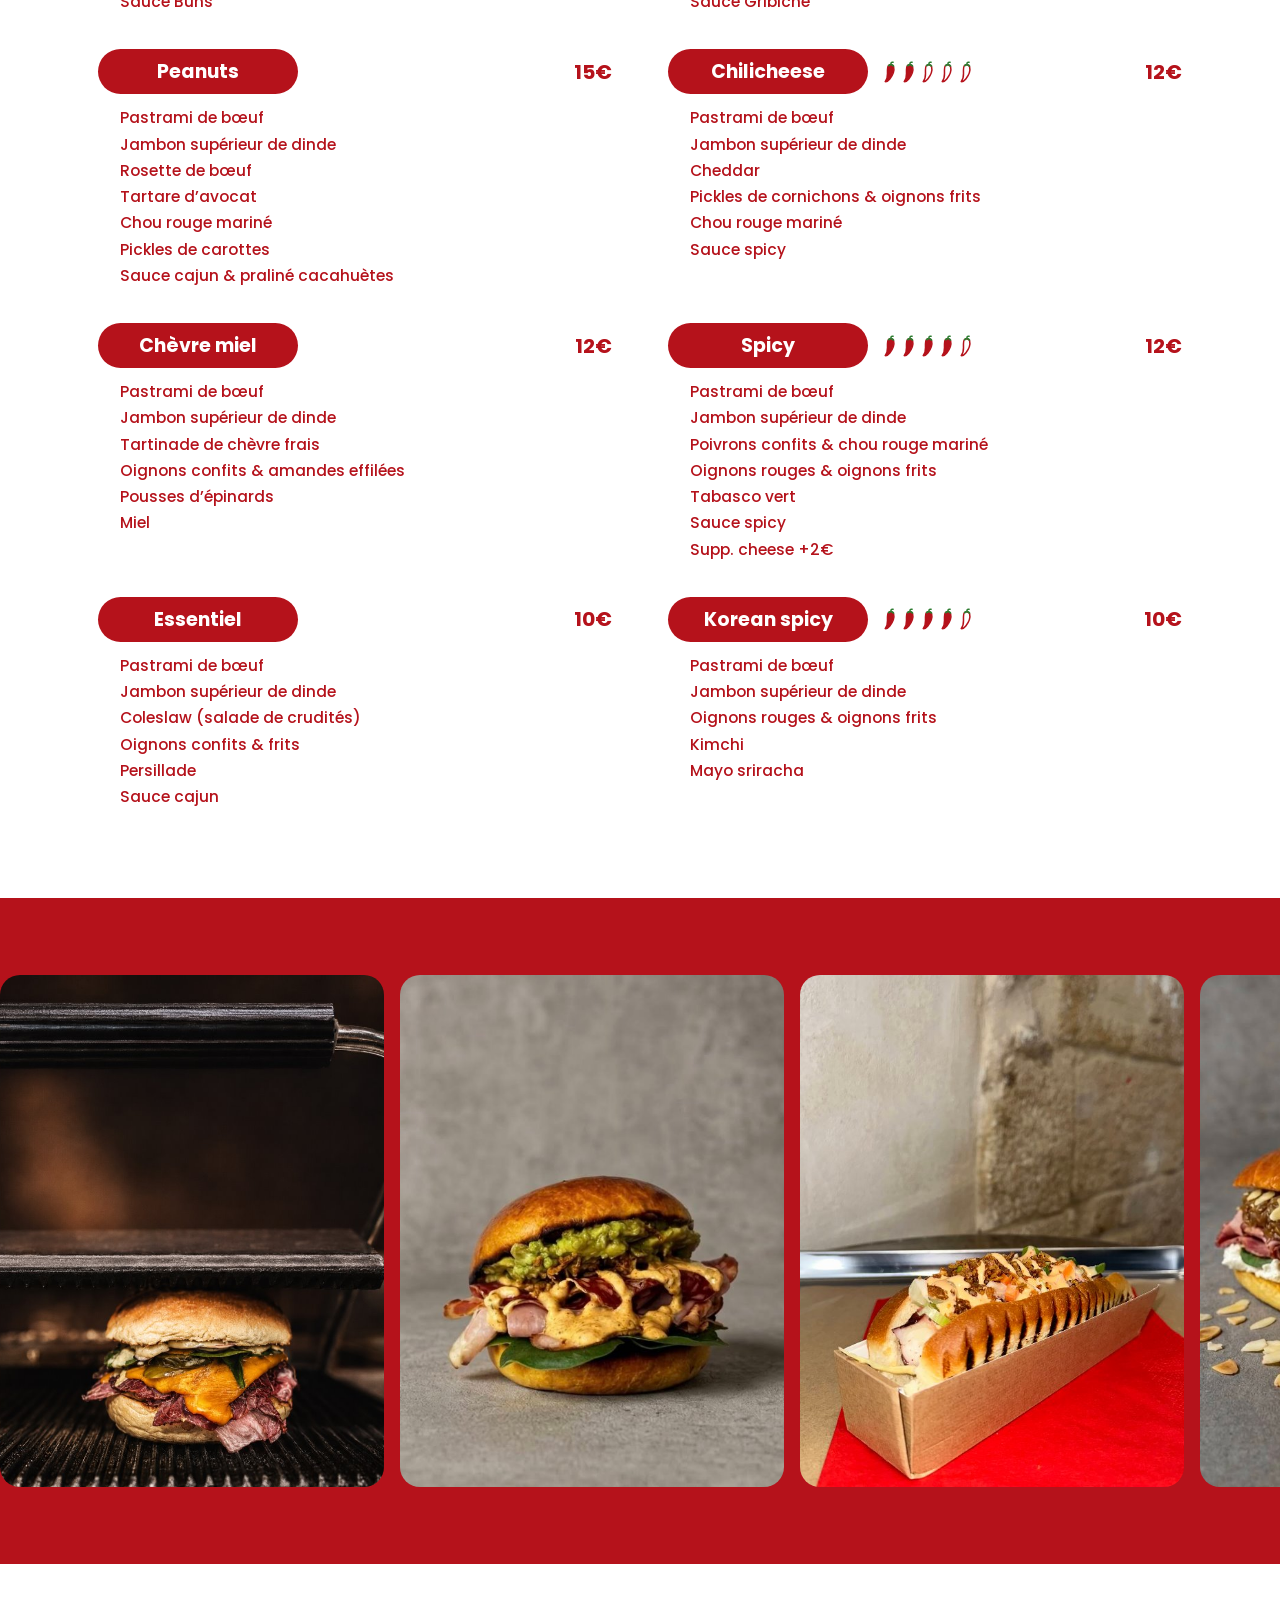
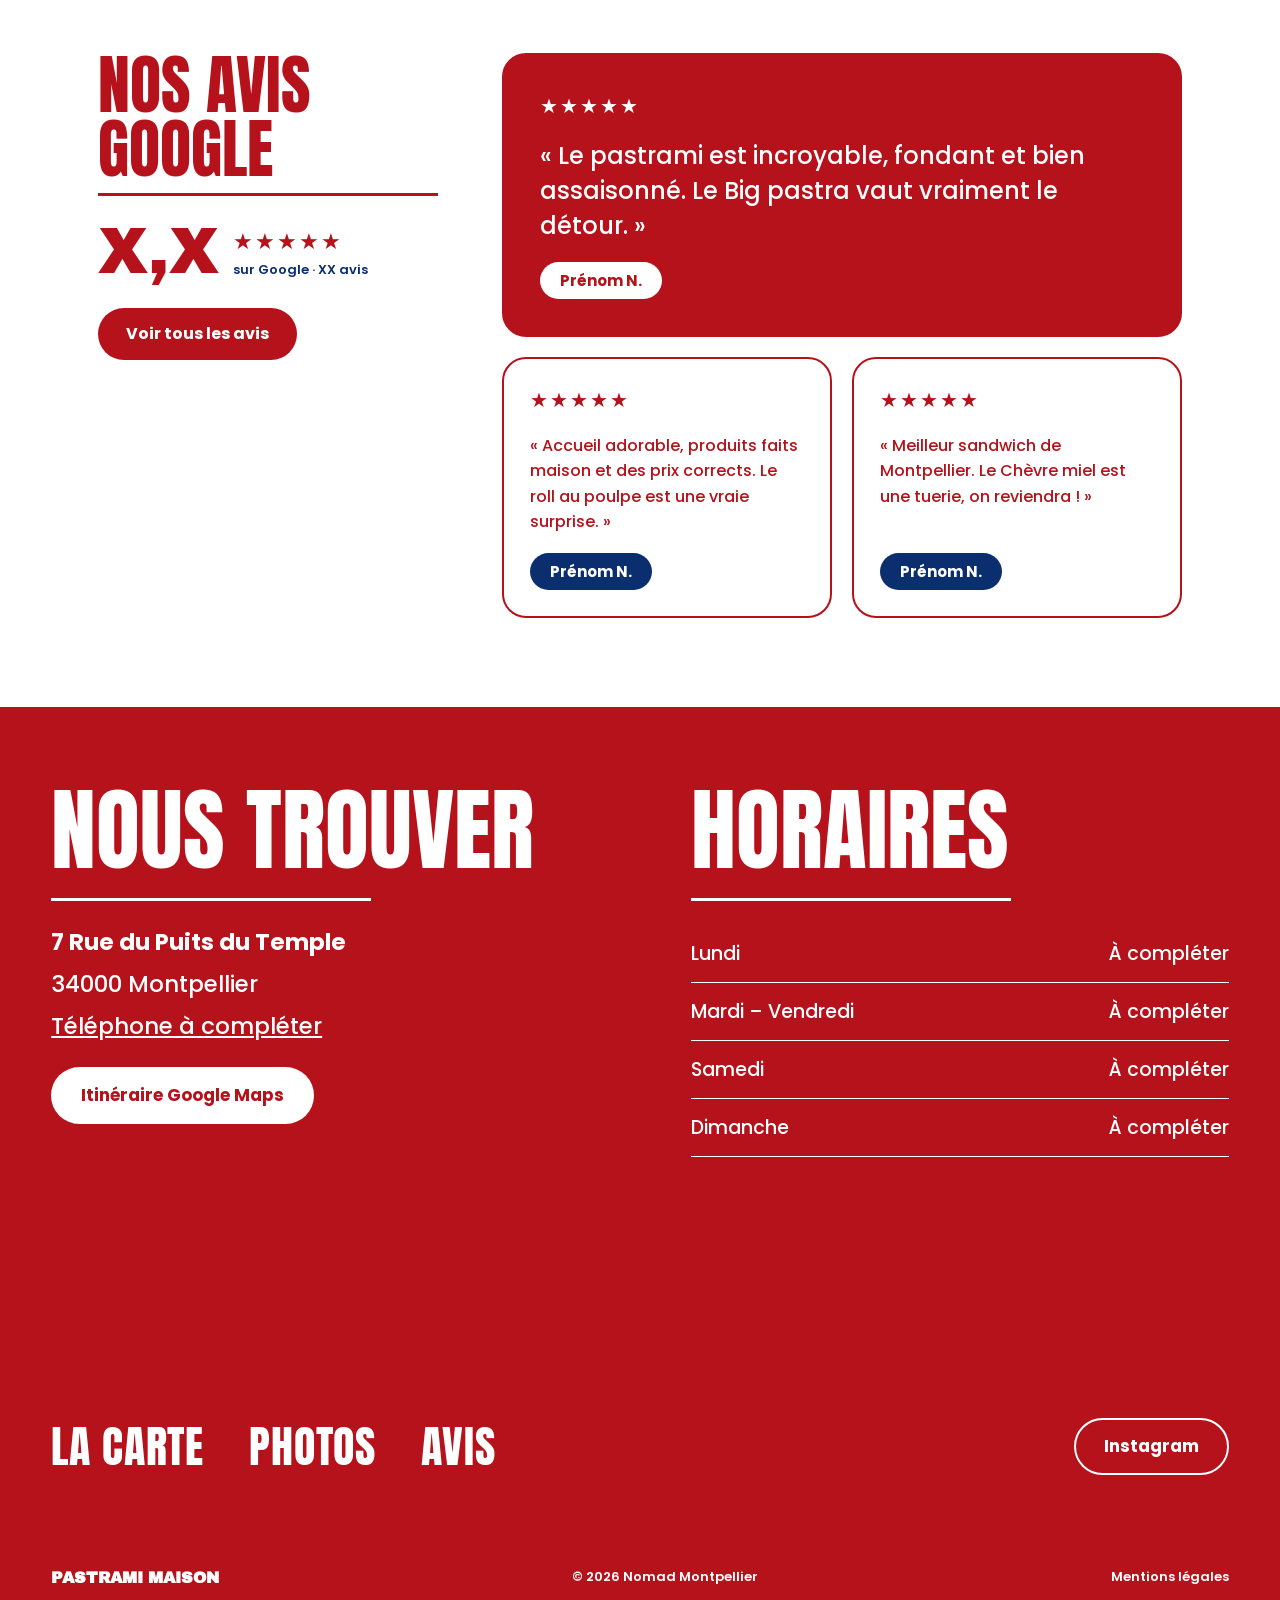
==== commit 09606d7d: "V1 : hero en fermeture optique + avis façon V2 ; ajout de la V2 expérimentale - Hero V1 : le cercle " ====
--- a/index.html
+++ b/index.html
@@ -36,13 +36,18 @@
   </header>
 
   <main>
-    <!-- ============ 1. HERO ============ -->
+    <!-- ============ 1 → 3. HERO + fermeture optique qui s'ouvre sur l'intro et le bandeau ============ -->
+    <div class="iris" id="iris">
+    <div class="iris-stage" id="irisStage">
     <section id="top" class="hero" aria-label="NOMAD">
       <div class="hero-line" data-hero-line aria-hidden="true">NOMAD</div>
       <div class="hero-line" data-hero-line>NOMAD</div>
       <div class="hero-line" data-hero-line aria-hidden="true">NOMAD</div>
     </section>
 
+    <div class="iris-ring" id="irisRing" aria-hidden="true"></div>
+
+    <div class="iris-next" id="irisNext">
     <!-- ============ 2. INTRO ============ -->
     <section class="intro">
       <div class="intro-text">
@@ -60,6 +65,9 @@
     <!-- ============ 3. BANDEAU DÉFILANT ============ -->
     <div class="marquee" data-hdr="red" aria-hidden="true">
       <div class="marquee-track" id="marqueeTrack"></div>
+    </div>
+    </div>
+    </div>
     </div>
 
     <!-- ============ 4. LA CARTE ============ -->
@@ -79,7 +87,7 @@
 
     <!-- ============ 6. AVIS GOOGLE ============ -->
     <section id="avis" class="avis">
-      <div class="avis-head">
+      <div class="avis-side">
         <div class="title-block">
           <h2 class="section-title">Nos avis Google</h2>
           <div class="rule"></div>
@@ -91,9 +99,9 @@
             <span class="avis-count">sur Google · XX avis</span>
           </div>
         </div>
+        <a href="https://maps.app.goo.gl/72hZZ28Cx7BQtt2dA" target="_blank" rel="noopener" class="btn btn--solid avis-all">Voir tous les avis</a>
       </div>
       <div class="avis-grid" id="avisGrid"></div>
-      <a href="https://maps.app.goo.gl/72hZZ28Cx7BQtt2dA" target="_blank" rel="noopener" class="btn btn--solid avis-all">Voir tous les avis</a>
     </section>
   </main>
 
--- a/css/style.css
+++ b/css/style.css
@@ -213,6 +213,67 @@
 }
 
 /* =========================================================
+   1 → 3. FERMETURE OPTIQUE
+   Actif seulement quand le JS ajoute .iris-on sur <html>
+   (sinon hero, intro et bandeau s'affichent normalement).
+   Le hero rouge se referme en cercle sur le « NOMAD » du milieu,
+   dévoilant tout autour l'intro + le bandeau (jamais de vide).
+   ========================================================= */
+.iris-ring { display: none; }
+.iris-on .iris { height: calc(100svh - var(--hdr-h) + 200svh); position: relative; }
+.iris-on .iris-stage {
+  position: sticky;
+  top: var(--hdr-h);
+  height: calc(100svh - var(--hdr-h));
+  overflow: hidden;
+  background: var(--white);
+}
+.iris-on .iris-stage > .hero {
+  position: absolute;
+  inset: 0;
+  height: auto;
+  min-height: 0;
+  z-index: 2;
+  clip-path: circle(150% at 50% 50%);
+  will-change: clip-path;
+}
+.iris-on .iris-stage > .hero::after {
+  content: '';
+  position: absolute;
+  inset: 0;
+  pointer-events: none;
+  background: radial-gradient(circle at 50% 50%, transparent 35%, rgba(11, 20, 40, .5) 100%);
+  opacity: var(--vig, 0);
+}
+.iris-on .hero-line { will-change: transform, opacity; }
+.iris-on .iris-next {
+  position: absolute;
+  inset: 0;
+  z-index: 1;
+  display: flex;
+  flex-direction: column;
+  transform-origin: 50% 50%;
+  will-change: transform;
+}
+.iris-on .iris-next .intro { flex: 1 0 auto; width: 100%; }
+.iris-on .iris-next.is-measuring .intro { flex: 0 0 auto; }
+.iris-on .iris-next .marquee { flex-shrink: 0; }
+.iris-on .iris-ring {
+  display: block;
+  position: absolute;
+  left: 50%;
+  top: 50%;
+  z-index: 3;
+  width: 0;
+  height: 0;
+  border-radius: 50%;
+  transform: translate(-50%, -50%);
+  pointer-events: none;
+  box-shadow: 0 0 0 2px var(--navy), 0 0 0 10px rgba(11, 47, 110, .08), 0 0 60px 10px rgba(11, 20, 40, .22);
+  opacity: 0;
+}
+
+/* =========================================================
    2. INTRO
    ========================================================= */
 .intro {
@@ -421,21 +482,24 @@
 /* =========================================================
    6. AVIS GOOGLE
    ========================================================= */
+/* Titre à gauche (reste visible au défilement), avis à droite —
+   le premier avis est mis en avant sur toute la largeur. */
 .avis {
   padding: clamp(48px, 7vw, 96px) var(--pad-x);
   max-width: 1180px;
   margin: 0 auto;
-  display: flex;
-  flex-direction: column;
-  gap: 36px;
+  display: grid;
+  grid-template-columns: 340px 1fr;
+  gap: clamp(32px, 5vw, 72px);
+  align-items: start;
   scroll-margin-top: var(--hdr-h);
 }
-.avis-head {
-  display: flex;
-  justify-content: space-between;
-  align-items: flex-end;
+.avis-side {
+  display: flex;
+  flex-direction: column;
   gap: 24px;
-  flex-wrap: wrap;
+  position: sticky;
+  top: calc(var(--hdr-h) + 24px);
 }
 .title-block { display: flex; flex-direction: column; gap: 12px; }
 .avis-score { display: flex; align-items: center; gap: 14px; }
@@ -445,7 +509,7 @@
 
 .avis-grid {
   display: grid;
-  grid-template-columns: repeat(auto-fit, minmax(min(100%, 250px), 1fr));
+  grid-template-columns: 1fr 1fr;
   gap: 20px;
 }
 .review {
@@ -476,7 +540,35 @@
   font-weight: 700;
   font-size: 15px;
 }
-.avis-all { align-self: center; }
+/* Avis mis en avant */
+.review:first-child {
+  grid-column: 1 / -1;
+  background: var(--red);
+  padding: clamp(26px, 3vw, 36px);
+}
+.review:first-child .stars,
+.review:first-child blockquote { color: var(--white); }
+.review:first-child blockquote { font-size: clamp(19px, 2vw, 24px); line-height: 1.45; }
+.review:first-child figcaption { background: var(--white); color: var(--red); }
+.avis-all { align-self: flex-start; }
+
+/* Tablette & mobile : titre au-dessus, avis en carrousel à glisser */
+@media (max-width: 900px) {
+  .avis { grid-template-columns: 1fr; }
+  .avis-side { position: static; }
+  .avis-grid {
+    display: flex;
+    overflow-x: auto;
+    scroll-snap-type: x mandatory;
+    gap: 14px;
+    margin: 0 calc(-1 * var(--pad-x));
+    padding: 0 var(--pad-x) 8px;
+    scroll-padding: 0 var(--pad-x);
+    scrollbar-width: none;
+  }
+  .avis-grid::-webkit-scrollbar { display: none; }
+  .review { flex: 0 0 min(84vw, 420px); scroll-snap-align: start; }
+}
 
 /* =========================================================
    7. FOOTER
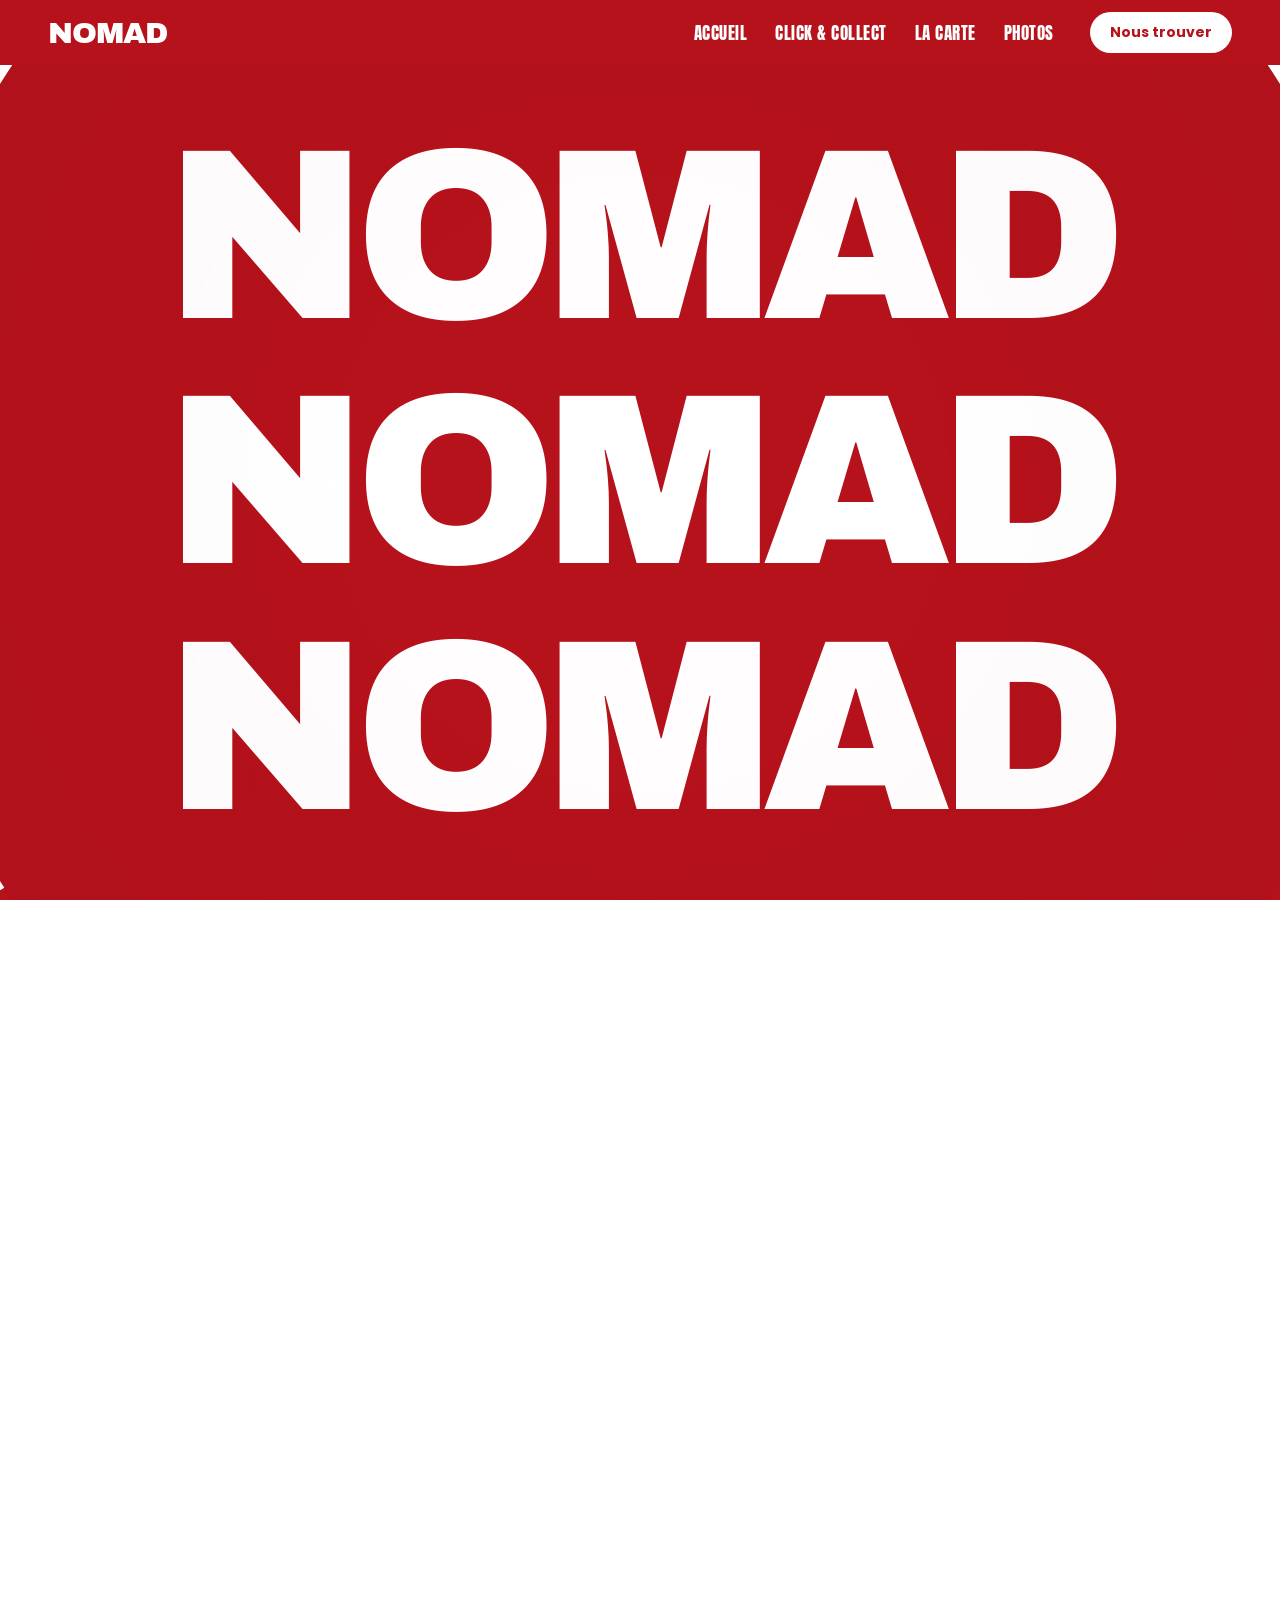
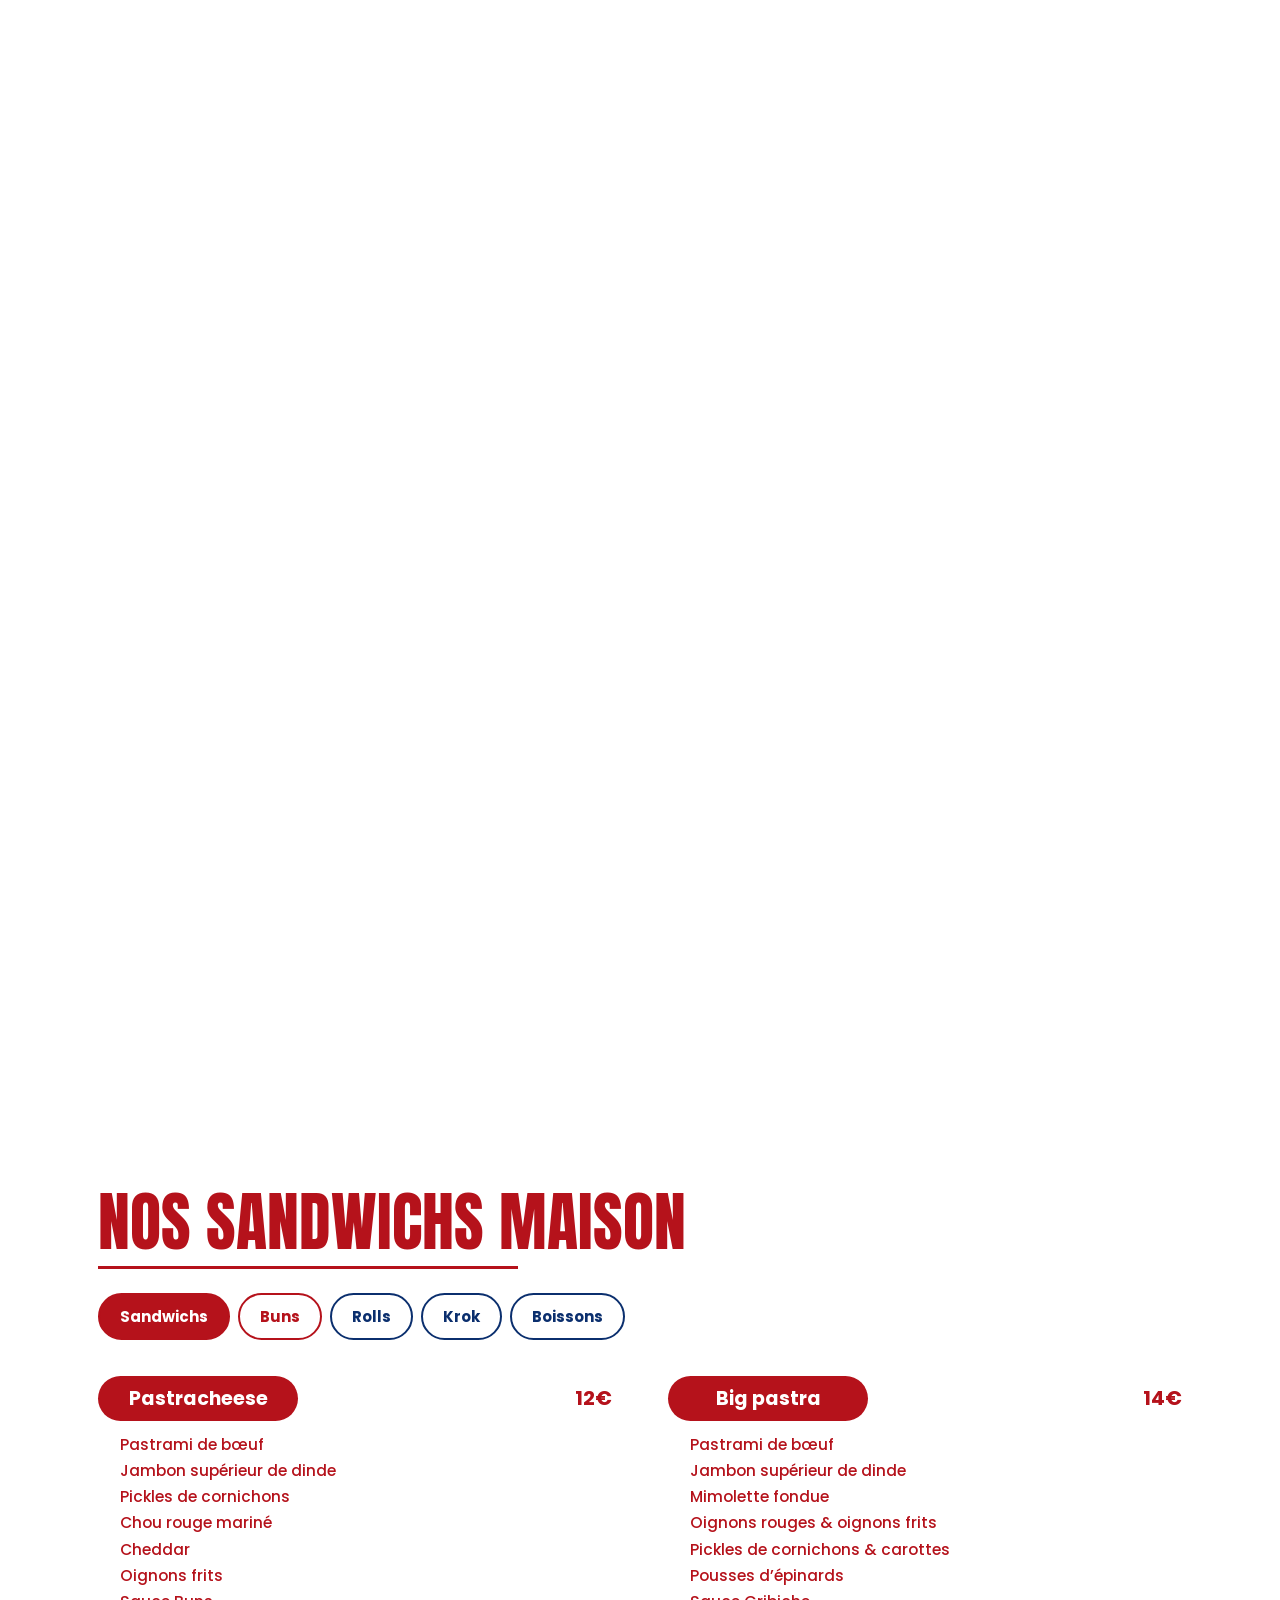
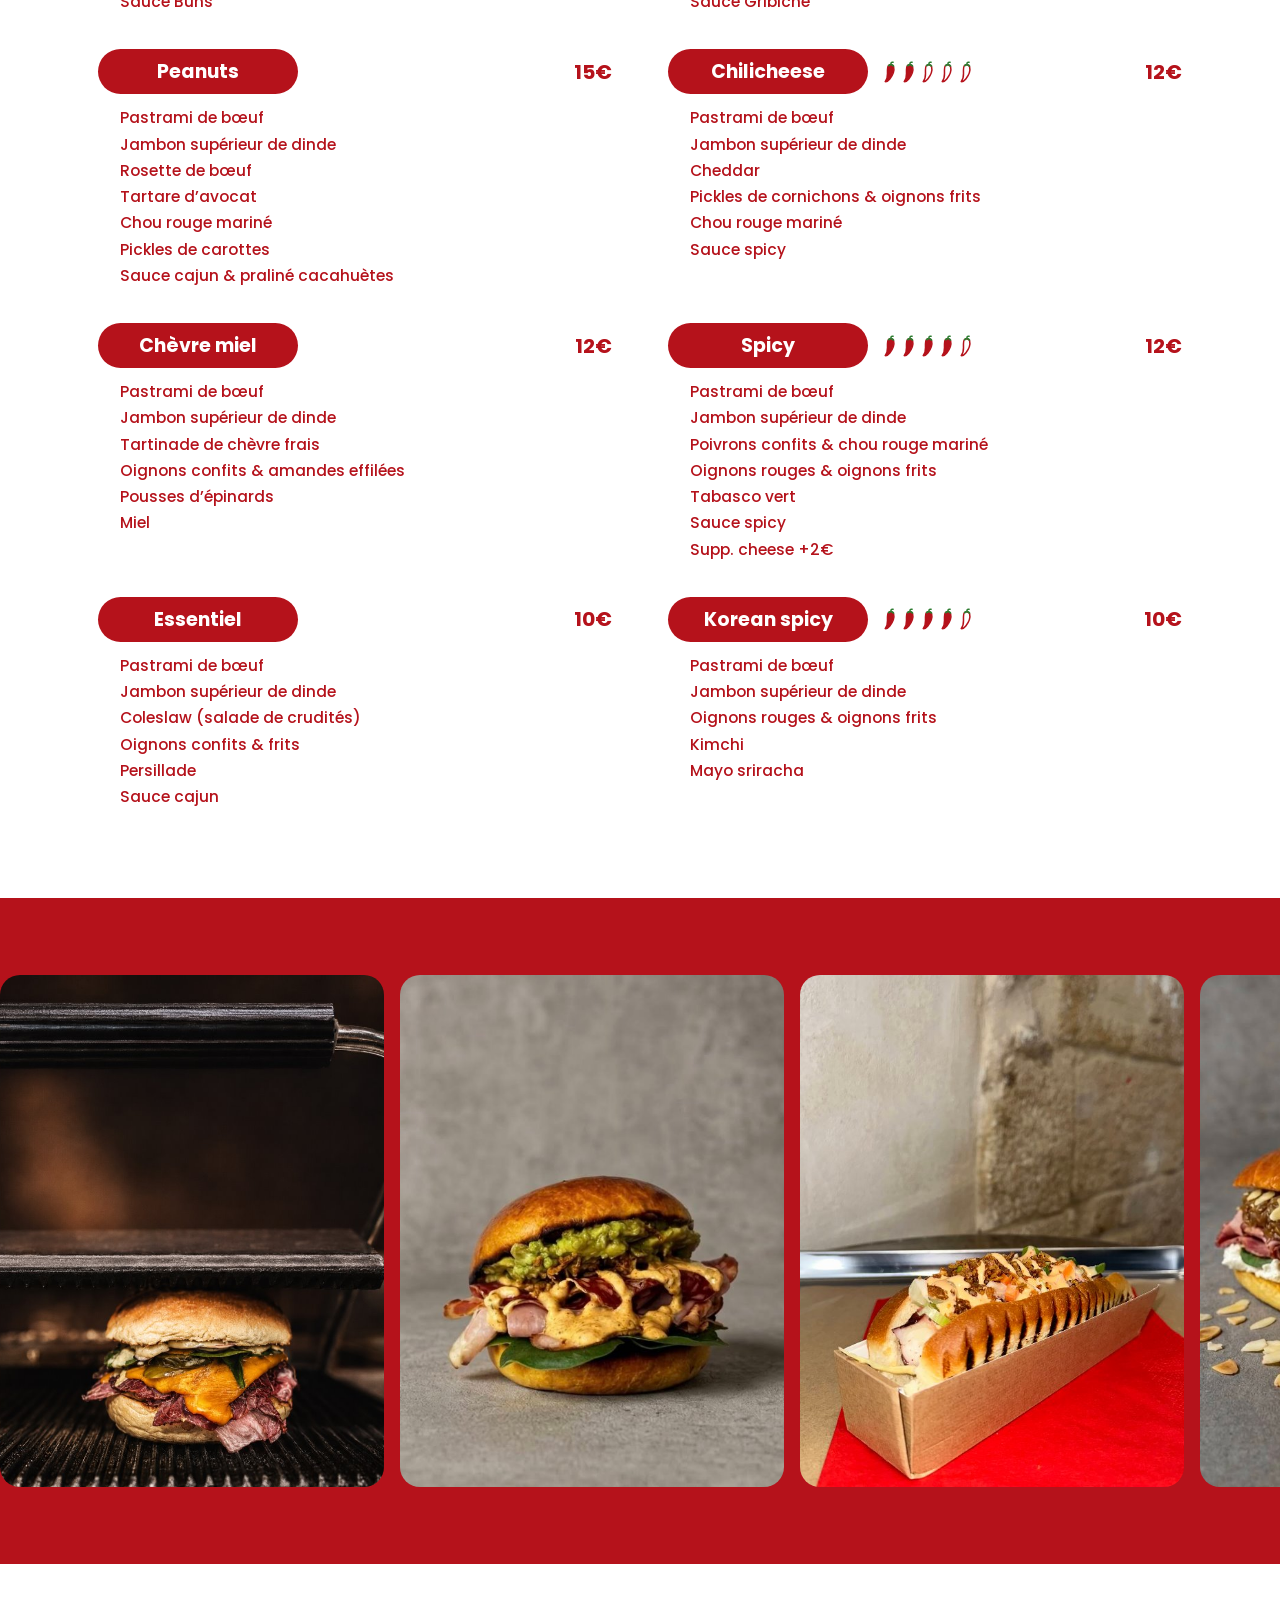
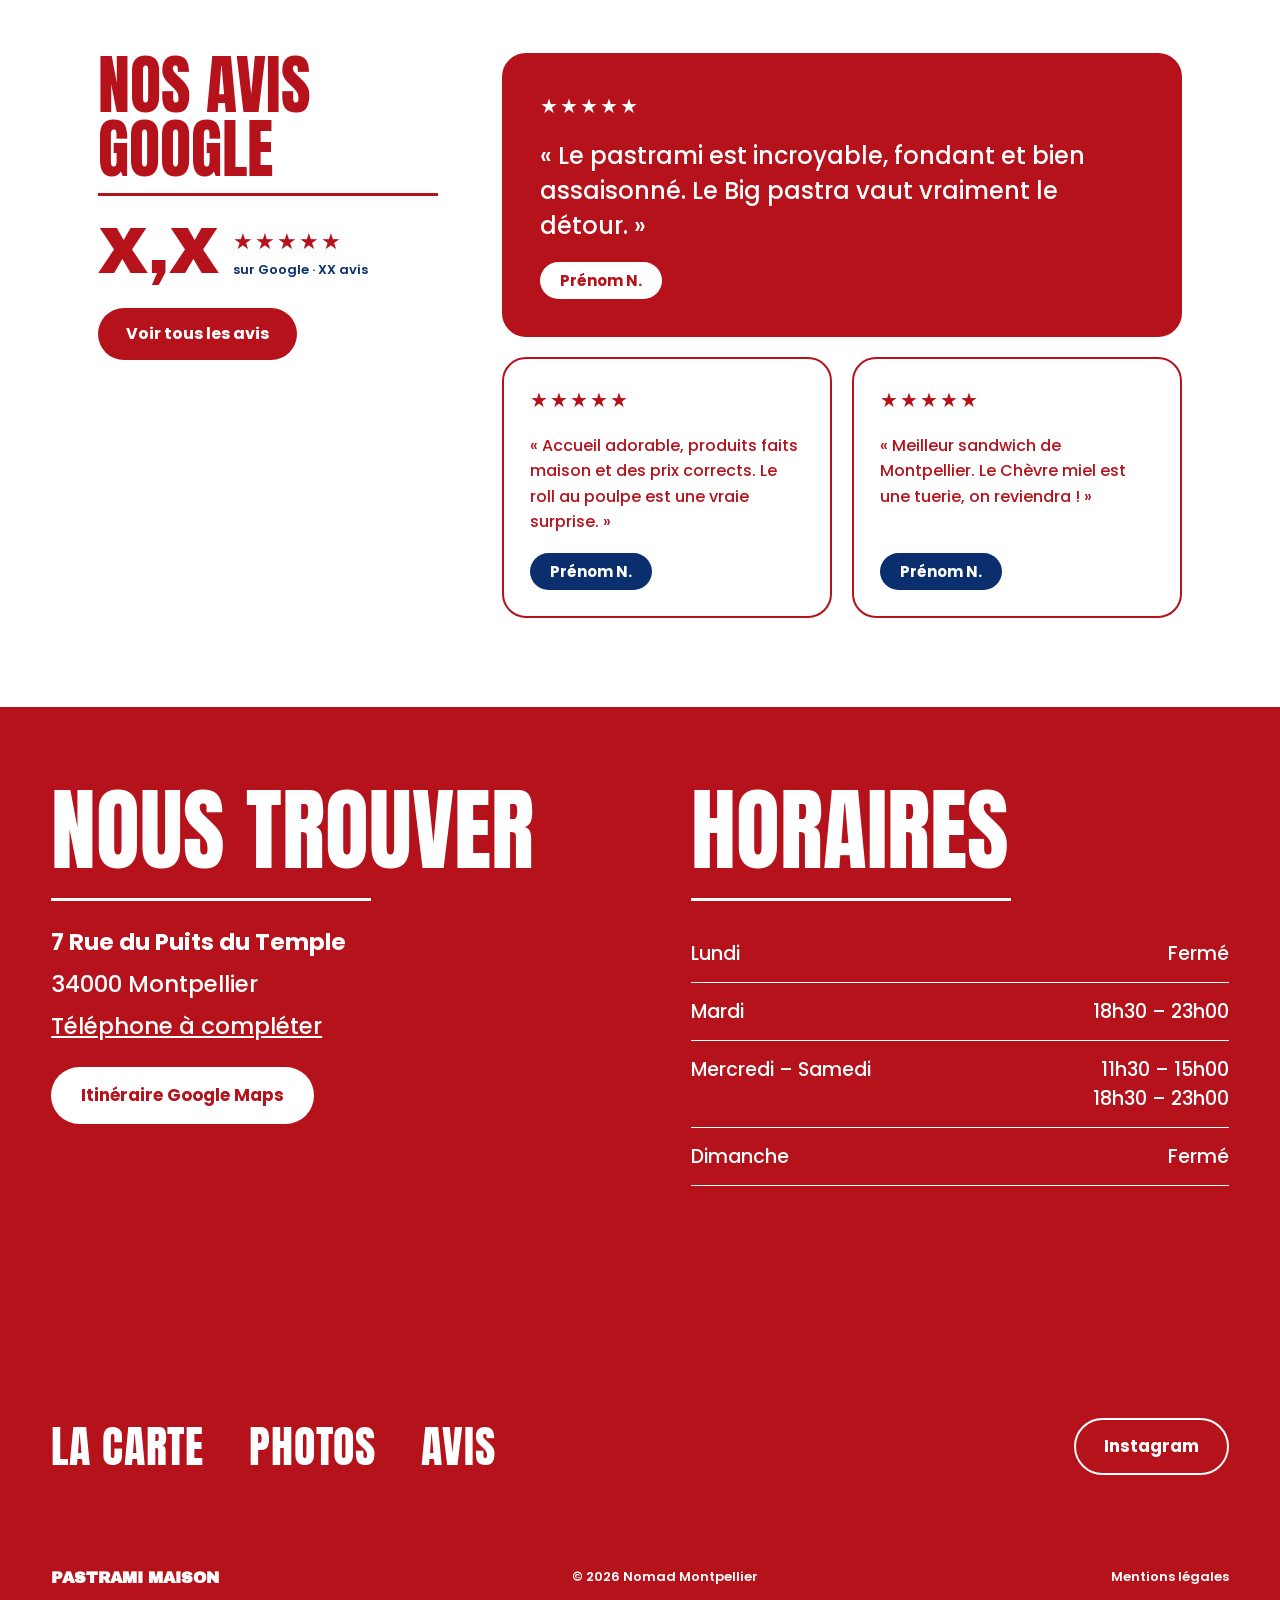
==== commit 44b81563: "Click & Collect avec back-office, horaires unifiés - Accueil : gros CTA animé « Click & Collect » da" ====
--- a/index.html
+++ b/index.html
@@ -14,7 +14,7 @@
 <link rel="preconnect" href="https://fonts.googleapis.com">
 <link rel="preconnect" href="https://fonts.gstatic.com" crossorigin>
 <link href="https://fonts.googleapis.com/css2?family=Anton&family=Archivo+Black&family=Poppins:wght@400;500;600;700&display=swap" rel="stylesheet">
-<link rel="stylesheet" href="css/style.css">
+<link rel="stylesheet" href="css/style.css?v=20260926">
 </head>
 <body>
 <div class="page">
@@ -28,6 +28,7 @@
     <div class="header-menu" id="headerMenu">
       <nav class="header-nav" aria-label="Navigation principale">
         <a href="#top" data-close-pages>Accueil</a>
+        <a href="click-and-collect.html">Click &amp; Collect</a>
         <button type="button" data-open="carte">La carte</button>
         <button type="button" data-open="gallery">Photos</button>
       </nav>
@@ -51,7 +52,13 @@
     <!-- ============ 2. INTRO ============ -->
     <section class="intro">
       <div class="intro-text">
-        <h1>Pastrami<br>maison</h1>
+        <h1 class="sr-only">NOMAD, pastrami maison à Montpellier</h1>
+        <a href="click-and-collect.html" class="cc-cta">
+          <span class="cc-cta-title">Click &amp; Collect</span>
+          <span class="cc-cta-arrow" aria-hidden="true">
+            <svg viewBox="0 0 24 24" width="26" height="26" fill="none" stroke="currentColor" stroke-width="2.6" stroke-linecap="round" stroke-linejoin="round"><path d="M5 12h14M13 6l6 6-6 6"/></svg>
+          </span>
+        </a>
         <div class="rule rule--intro"></div>
         <p>Sandwichs, buns, rolls et kroks garnis de notre pastrami de bœuf fait maison. Sauces, pickles et oignons confits aussi, tout est préparé sur place.</p>
         <div class="btn-row">
@@ -157,6 +164,7 @@
 
   <!-- ============ LIGHTBOX ============ -->
   <div class="lightbox" id="lightbox" role="dialog" aria-label="Photo agrandie" hidden>
+    <button type="button" class="lb-arrow lb-close" id="lbClose" aria-label="Fermer">✕</button>
     <button type="button" class="lb-arrow" id="lbPrev" aria-label="Photo précédente">←</button>
     <img id="lbImg" src="" alt="">
     <button type="button" class="lb-arrow" id="lbNext" aria-label="Photo suivante">→</button>
@@ -164,7 +172,8 @@
 
 </div>
 
-<script src="js/data.js"></script>
-<script src="js/main.js"></script>
+<script src="js/horaires.js?v=20260926"></script>
+<script src="js/data.js?v=20260926"></script>
+<script src="js/main.js?v=20260926"></script>
 </body>
 </html>
--- a/css/style.css
+++ b/css/style.css
@@ -305,6 +305,77 @@
   text-wrap: pretty;
 }
 .btn-row { display: flex; gap: 12px; flex-wrap: wrap; }
+
+.sr-only {
+  position: absolute; width: 1px; height: 1px; padding: 0; margin: -1px;
+  overflow: hidden; clip: rect(0 0 0 0); white-space: nowrap; border: 0;
+}
+
+/* CTA Click & Collect (à la place du titre de l'intro) */
+@keyframes ccShine { 0%, 55% { transform: translateX(-120%) skewX(-20deg); } 100% { transform: translateX(420%) skewX(-20deg); } }
+@keyframes ccNudge { 0%, 60%, 100% { transform: translateX(0); } 75% { transform: translateX(6px); } }
+@keyframes ccGlow { 0%, 100% { box-shadow: 0 14px 34px -14px rgba(181,18,27,.7); } 50% { box-shadow: 0 18px 44px -12px rgba(181,18,27,.95); } }
+
+.cc-cta {
+  position: relative;
+  isolation: isolate;
+  overflow: hidden;
+  display: inline-flex;
+  align-self: flex-start;
+  align-items: center;
+  gap: clamp(14px, 1.6vw, 22px);
+  padding: 10px 10px 10px clamp(26px, 3vw, 40px);
+  border-radius: 999px;
+  background: linear-gradient(135deg, #D0161F 0%, var(--red) 55%, #8E0E15 100%);
+  color: var(--white);
+  animation: ccGlow 3s ease-in-out infinite;
+  transition: transform .25s cubic-bezier(.2,.8,.2,1), background .25s;
+}
+.cc-cta::before {
+  content: '';
+  position: absolute;
+  inset: 0 auto 0 0;
+  width: 25%;
+  z-index: -1;
+  background: linear-gradient(90deg, transparent, rgba(255,255,255,.3), transparent);
+  animation: ccShine 3.6s ease-in-out infinite;
+}
+.cc-cta:hover { color: var(--white); background: var(--navy); transform: translateY(-3px) scale(1.02); }
+.cc-cta:active { transform: translateY(0) scale(.98); }
+
+.cc-cta-title {
+  font-family: var(--f-title);
+  font-size: clamp(40px, 4.6vw, 64px);
+  line-height: 1;
+  text-transform: uppercase;
+  white-space: nowrap;
+}
+.cc-cta-arrow {
+  display: grid;
+  place-items: center;
+  flex-shrink: 0;
+  width: clamp(56px, 5.6vw, 76px);
+  aspect-ratio: 1;
+  border-radius: 50%;
+  background: var(--white);
+  color: var(--red);
+  transition: color .25s, transform .25s;
+}
+.cc-cta-arrow svg { animation: ccNudge 2.4s ease-in-out infinite; }
+.cc-cta:hover .cc-cta-arrow { color: var(--navy); transform: rotate(-45deg); }
+
+@media (max-width: 640px) {
+  .cc-cta { padding: 8px 8px 8px 24px; }
+  .cc-cta-title { font-size: 34px; }
+  .cc-cta-arrow { width: 50px; }
+  .cc-cta-arrow svg { width: 22px; height: 22px; }
+}
+
+@media (prefers-reduced-motion: reduce) {
+  .cc-cta, .cc-cta-arrow svg { animation: none; }
+  .cc-cta::before { display: none; }
+}
+
 .intro-photo {
   width: 100%;
   height: auto;
@@ -624,6 +695,7 @@
   font-size: clamp(17px, 1.5vw, 21px);
   font-weight: 500;
 }
+.hours-time { text-align: right; white-space: nowrap; }
 
 .footer-bottom {
   padding: clamp(20px, 3vw, 40px) clamp(16px, 4vw, 56px) 20px;
@@ -794,6 +866,12 @@
   transition: background .2s, color .2s;
 }
 .lb-arrow:hover { background: var(--white); color: var(--navy); }
+.lb-close {
+  position: absolute;
+  top: calc(14px + env(safe-area-inset-top));
+  right: 14px;
+  font-size: 18px;
+}
 
 @media (max-width: 640px) {
   .lightbox { flex-wrap: wrap; align-content: center; }
@@ -801,6 +879,46 @@
 }
 
 /* =========================================================
+   RESPONSIVE — mobile & tablette
+   ========================================================= */
+/* Zones tactiles d'au moins 44 px, sans changer l'apparence */
+.logo,
+.header-nav a, .header-nav button,
+.footer-nav a, .footer-nav button,
+.footer-address a, .footer-bar a { position: relative; }
+.logo::after,
+.header-nav a::after, .header-nav button::after,
+.footer-nav a::after, .footer-nav button::after,
+.footer-address a::after, .footer-bar a::after {
+  content: '';
+  position: absolute;
+  inset: -12px -8px;
+}
+.footer-address a::after { inset: -8px 0; }
+.burger { width: 44px; height: 44px; padding: 11px 9px; }
+
+/* Très petits écrans : l'en-tête d'un produit reste sur une ligne */
+@media (max-width: 400px) {
+  .menu-item-head { gap: 10px; flex-wrap: nowrap; }
+  .menu-name { min-width: 0; flex: 0 1 auto; padding: 8px 20px; font-size: 17px; }
+  .spice svg { width: 13px; height: 18px; }
+}
+
+/* Tablette (portrait) : carte et pied de page sur deux colonnes */
+@media (min-width: 700px) and (max-width: 1023px) {
+  .menu-grid { grid-template-columns: 1fr 1fr; gap: 36px 32px; }
+  .menu-name { min-width: 0; padding: 8px 22px; }
+  .footer-top { grid-template-columns: 1fr 1fr; }
+  .footer-col { padding-left: var(--pad-x); padding-right: var(--pad-x); }
+}
+
+/* Mobile & tablette : le pied de page prend la hauteur de son contenu */
+@media (max-width: 900px) {
+  .footer { min-height: 0; }
+  .footer-bottom { padding-bottom: 24px; }
+}
+
+/* =========================================================
    Accessibilité
    ========================================================= */
 :focus-visible { outline: 3px solid var(--navy); outline-offset: 3px; }
